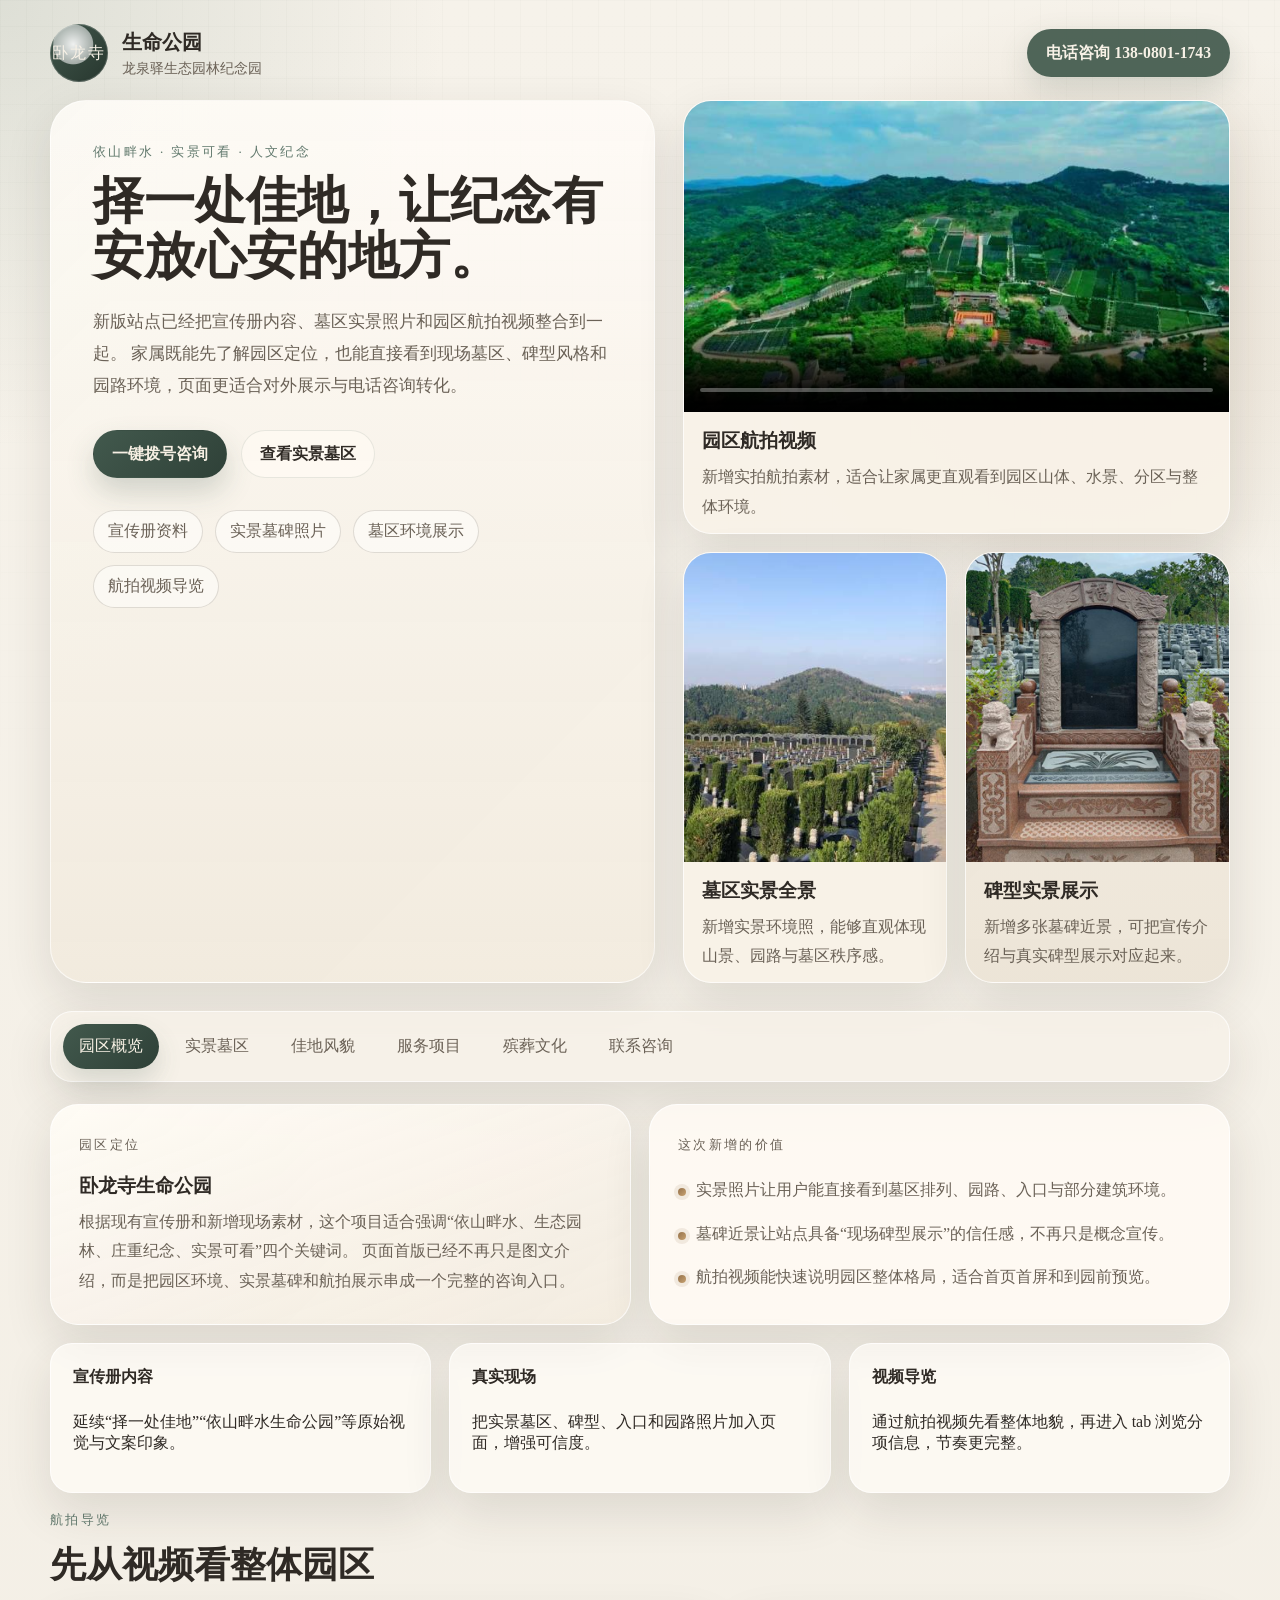
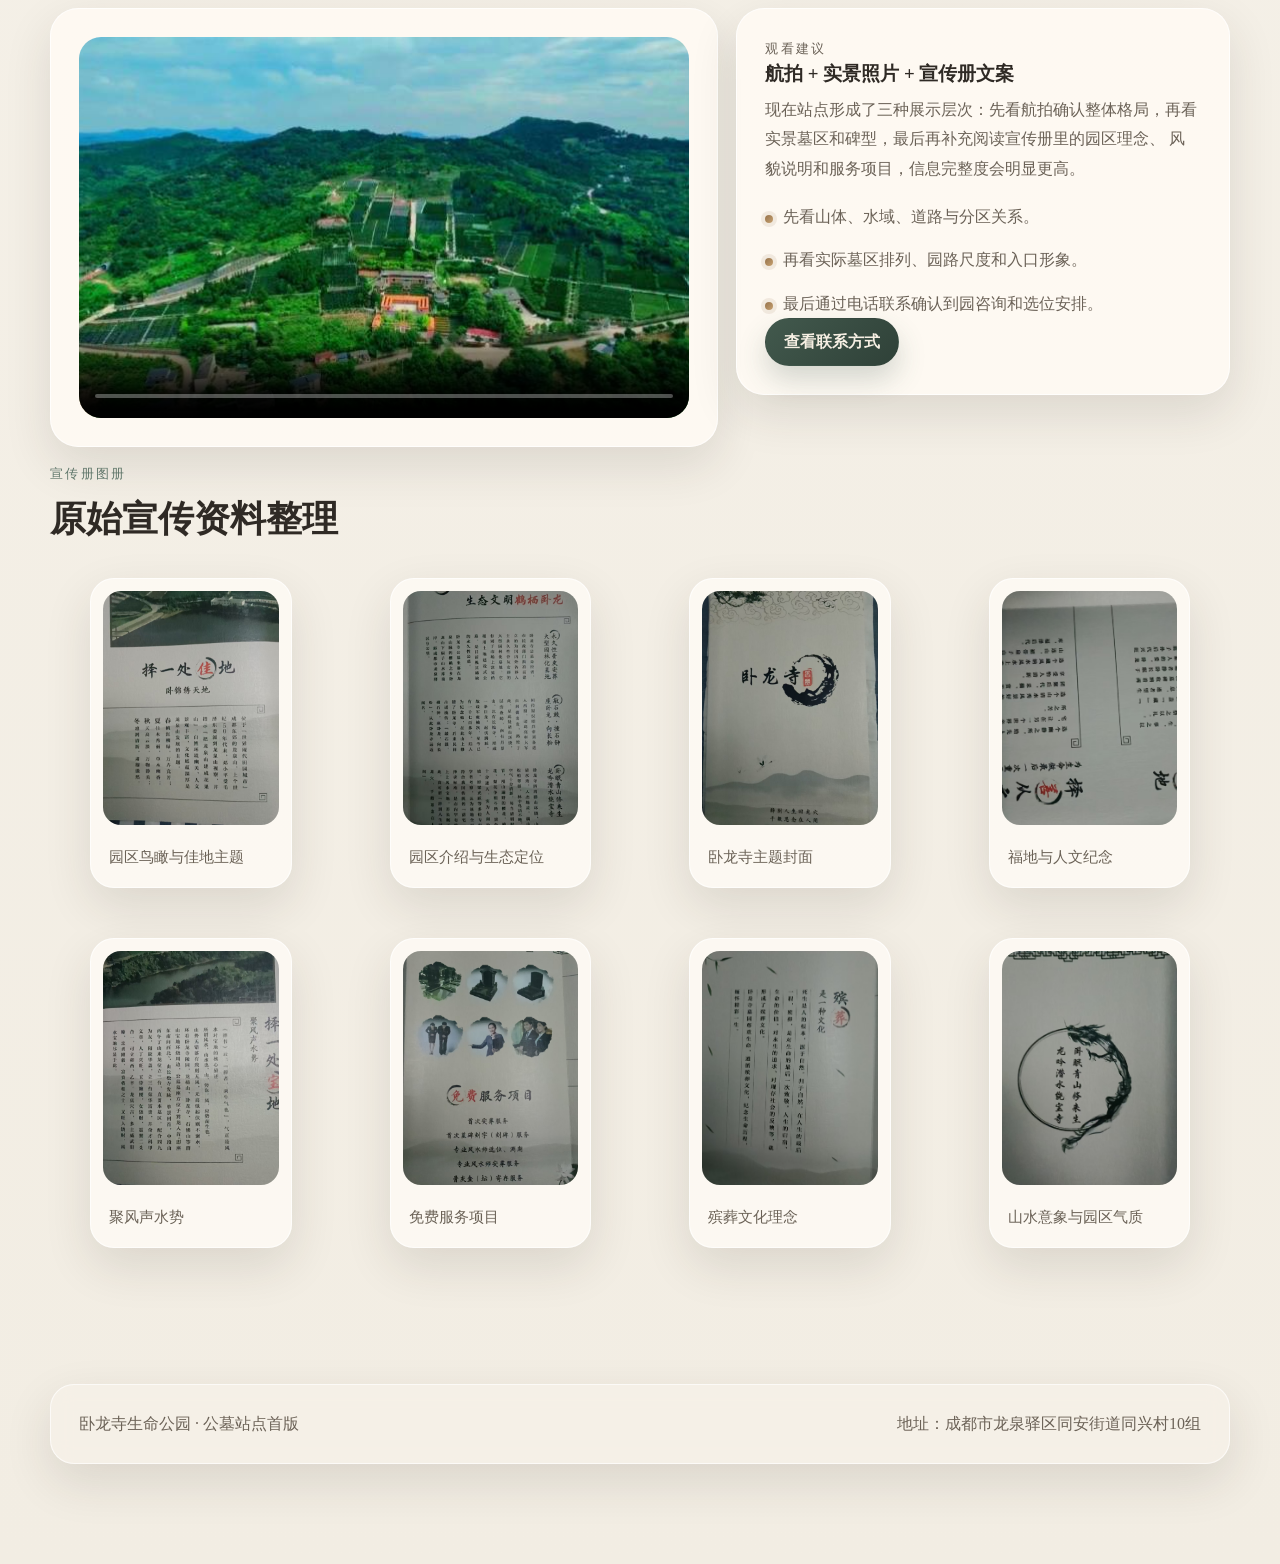
==== index.html @ 30f59509 "Initial cemetery site" ====
<!doctype html>
<html lang="zh-CN">
  <head>
    <meta charset="UTF-8" />
    <meta name="viewport" content="width=device-width, initial-scale=1.0" />
    <meta name="theme-color" content="#42594d" />
    <meta name="robots" content="index,follow" />
    <title>卧龙寺生命公园 | 龙泉驿生态园林纪念园</title>
    <meta
      name="description"
      content="卧龙寺生命公园静态站点，整合宣传册、实景墓区照片与航拍视频，展示园区环境、佳地风貌、服务项目、殡葬文化与联系方式。"
    />
    <meta property="og:type" content="website" />
    <meta property="og:locale" content="zh_CN" />
    <meta property="og:title" content="卧龙寺生命公园 | 龙泉驿生态园林纪念园" />
    <meta
      property="og:description"
      content="宣传册、实景墓区照片与航拍视频整合展示，便于家属在线了解园区环境、碑型风格与咨询方式。"
    />
    <meta property="og:image" content="sucai/gongmu1.jpg" />
    <meta name="twitter:card" content="summary_large_image" />
    <meta name="twitter:title" content="卧龙寺生命公园 | 龙泉驿生态园林纪念园" />
    <meta
      name="twitter:description"
      content="查看园区宣传册、实景墓区照片与航拍视频，支持一键拨号咨询。"
    />
    <meta name="twitter:image" content="sucai/gongmu1.jpg" />
    <link rel="icon" href="assets/favicon.svg" type="image/svg+xml" />
    <link rel="stylesheet" href="assets/css/styles.css" />
  </head>
  <body>
    <div class="page-backdrop" aria-hidden="true"></div>

    <header class="topbar">
      <a class="brand" href="#overview">
        <span class="brand-mark">卧龙寺</span>
        <span class="brand-copy">
          <strong>生命公园</strong>
          <small>龙泉驿生态园林纪念园</small>
        </span>
      </a>
      <a class="phone-pill" href="tel:13808011743">电话咨询 138-0801-1743</a>
    </header>

    <main class="shell">
      <section class="hero" id="overview">
        <div class="hero-copy">
          <p class="eyebrow">依山畔水 · 实景可看 · 人文纪念</p>
          <h1>择一处佳地，让纪念有安放心安的地方。</h1>
          <p class="lead">
            新版站点已经把宣传册内容、墓区实景照片和园区航拍视频整合到一起。
            家属既能先了解园区定位，也能直接看到现场墓区、碑型风格和园路环境，页面更适合对外展示与电话咨询转化。
          </p>

          <div class="hero-actions">
            <a class="btn btn-primary" href="tel:13808011743">一键拨号咨询</a>
            <a class="btn btn-secondary" href="#reality-panel">查看实景墓区</a>
          </div>

          <div class="fact-row" aria-label="园区亮点">
            <span>宣传册资料</span>
            <span>实景墓碑照片</span>
            <span>墓区环境展示</span>
            <span>航拍视频导览</span>
          </div>
        </div>

        <div class="hero-visual">
          <article class="hero-card hero-video-card hero-card-large">
            <div class="hero-video-frame">
              <video controls preload="metadata" playsinline poster="sucai/gongmu1.jpg">
                <source src="sucai/rds.mp4" type="video/mp4" />
                您的浏览器暂不支持视频播放。
              </video>
            </div>
            <div class="hero-card-copy">
              <strong>园区航拍视频</strong>
              <p>新增实拍航拍素材，适合让家属更直观看到园区山体、水景、分区与整体环境。</p>
            </div>
          </article>

          <article class="hero-card">
            <img src="sucai/gongmu2.jpg" alt="园区实景全景照片" />
            <div class="hero-card-copy">
              <strong>墓区实景全景</strong>
              <p>新增实景环境照，能够直观体现山景、园路与墓区秩序感。</p>
            </div>
          </article>

          <article class="hero-card accent-card">
            <img src="sucai/bei3.jpg" alt="园区实景墓碑照片" />
            <div class="hero-card-copy">
              <strong>碑型实景展示</strong>
              <p>新增多张墓碑近景，可把宣传介绍与真实碑型展示对应起来。</p>
            </div>
          </article>
        </div>
      </section>

      <nav class="tab-nav" aria-label="主要内容" role="tablist">
        <button class="tab-link is-active" data-tab="overview-panel" type="button">园区概览</button>
        <button class="tab-link" data-tab="reality-panel" type="button">实景墓区</button>
        <button class="tab-link" data-tab="fengshui-panel" type="button">佳地风貌</button>
        <button class="tab-link" data-tab="services-panel" type="button">服务项目</button>
        <button class="tab-link" data-tab="culture-panel" type="button">殡葬文化</button>
        <button class="tab-link" data-tab="contact-panel" type="button">联系咨询</button>
      </nav>

      <section class="tab-panel is-active" id="overview-panel" aria-label="园区概览">
        <div class="panel-grid">
          <article class="panel-card statement-card">
            <p class="card-kicker">园区定位</p>
            <h2>卧龙寺生命公园</h2>
            <p>
              根据现有宣传册和新增现场素材，这个项目适合强调“依山畔水、生态园林、庄重纪念、实景可看”四个关键词。
              页面首版已经不再只是图文介绍，而是把园区环境、实景墓碑和航拍展示串成一个完整的咨询入口。
            </p>
          </article>

          <article class="panel-card">
            <p class="card-kicker">这次新增的价值</p>
            <ul class="feature-list">
              <li>实景照片让用户能直接看到墓区排列、园路、入口与部分建筑环境。</li>
              <li>墓碑近景让站点具备“现场碑型展示”的信任感，不再只是概念宣传。</li>
              <li>航拍视频能快速说明园区整体格局，适合首页首屏和到园前预览。</li>
            </ul>
          </article>
        </div>

        <section class="highlight-strip">
          <article class="highlight-card">
            <strong>宣传册内容</strong>
            <p>延续“择一处佳地”“依山畔水生命公园”等原始视觉与文案印象。</p>
          </article>
          <article class="highlight-card">
            <strong>真实现场</strong>
            <p>把实景墓区、碑型、入口和园路照片加入页面，增强可信度。</p>
          </article>
          <article class="highlight-card">
            <strong>视频导览</strong>
            <p>通过航拍视频先看整体地貌，再进入 tab 浏览分项信息，节奏更完整。</p>
          </article>
        </section>

        <section class="media-stage" id="aerial-showcase">
          <div class="section-heading">
            <p class="card-kicker">航拍导览</p>
            <h2>先从视频看整体园区</h2>
          </div>

          <div class="media-stage-grid">
            <article class="panel-card video-showcase-card">
              <div class="video-shell">
                <video controls preload="metadata" playsinline poster="sucai/gongmu1.jpg">
                  <source src="sucai/rds.mp4" type="video/mp4" />
                  您的浏览器暂不支持视频播放。
                </video>
              </div>
            </article>

            <article class="panel-card media-copy-card">
              <p class="card-kicker">观看建议</p>
              <h3>航拍 + 实景照片 + 宣传册文案</h3>
              <p>
                现在站点形成了三种展示层次：先看航拍确认整体格局，再看实景墓区和碑型，最后再补充阅读宣传册里的园区理念、
                风貌说明和服务项目，信息完整度会明显更高。
              </p>
              <ul class="feature-list">
                <li>先看山体、水域、道路与分区关系。</li>
                <li>再看实际墓区排列、园路尺度和入口形象。</li>
                <li>最后通过电话联系确认到园咨询和选位安排。</li>
              </ul>
              <a class="btn btn-primary inline-cta" href="#contact-panel">查看联系方式</a>
            </article>
          </div>
        </section>

        <section class="brochure-section" id="gallery">
          <div class="section-heading">
            <p class="card-kicker">宣传册图册</p>
            <h2>原始宣传资料整理</h2>
          </div>

          <div class="brochure-grid">
            <figure class="brochure-card">
              <button
                class="gallery-trigger"
                data-image="1.jpg"
                data-caption="园区鸟瞰与“择一处佳地，卧锦绣天地”宣传页"
                type="button"
              >
                <img src="1.jpg" alt="园区鸟瞰宣传页" loading="lazy" />
              </button>
              <figcaption>园区鸟瞰与佳地主题</figcaption>
            </figure>

            <figure class="brochure-card">
              <button
                class="gallery-trigger"
                data-image="2.jpg"
                data-caption="依山畔水生命公园与园区介绍页"
                type="button"
              >
                <img src="2.jpg" alt="园区介绍宣传页" loading="lazy" />
              </button>
              <figcaption>园区介绍与生态定位</figcaption>
            </figure>

            <figure class="brochure-card">
              <button
                class="gallery-trigger"
                data-image="3.jpg"
                data-caption="卧龙寺封面宣传图"
                type="button"
              >
                <img src="3.jpg" alt="卧龙寺宣传封面" loading="lazy" />
              </button>
              <figcaption>卧龙寺主题封面</figcaption>
            </figure>

            <figure class="brochure-card">
              <button
                class="gallery-trigger"
                data-image="4.jpg"
                data-caption="择一处福地、择一个有缘人文陵园宣传页"
                type="button"
              >
                <img src="4.jpg" alt="福地宣传页" loading="lazy" />
              </button>
              <figcaption>福地与人文纪念</figcaption>
            </figure>

            <figure class="brochure-card">
              <button
                class="gallery-trigger"
                data-image="5.jpg"
                data-caption="聚风声水势、佳地风貌宣传页"
                type="button"
              >
                <img src="5.jpg" alt="风水佳地宣传页" loading="lazy" />
              </button>
              <figcaption>聚风声水势</figcaption>
            </figure>

            <figure class="brochure-card">
              <button
                class="gallery-trigger"
                data-image="6.jpg"
                data-caption="免费服务项目宣传页"
                type="button"
              >
                <img src="6.jpg" alt="免费服务项目宣传页" loading="lazy" />
              </button>
              <figcaption>免费服务项目</figcaption>
            </figure>

            <figure class="brochure-card">
              <button
                class="gallery-trigger"
                data-image="7.jpg"
                data-caption="殡葬是一种文化宣传页"
                type="button"
              >
                <img src="7.jpg" alt="殡葬文化宣传页" loading="lazy" />
              </button>
              <figcaption>殡葬文化理念</figcaption>
            </figure>

            <figure class="brochure-card">
              <button
                class="gallery-trigger"
                data-image="8.jpg"
                data-caption="卧眼青山、龙吟潜水主题宣传页"
                type="button"
              >
                <img src="8.jpg" alt="卧龙主题宣传页" loading="lazy" />
              </button>
              <figcaption>山水意象与园区气质</figcaption>
            </figure>
          </div>
        </section>
      </section>

      <section class="tab-panel" id="reality-panel" aria-label="实景墓区" hidden>
        <div class="section-heading">
          <p class="card-kicker">实景墓区</p>
          <h2>真实现场素材已整合进站点</h2>
        </div>

        <article class="panel-card reality-intro-card">
          <p>
            新增素材主要分为三类：墓碑近景、墓区环境照片和航拍视频。
            我把它们整理成“实景碑型”和“园区环境”两组，方便家属快速判断现场风格，也方便你后续继续补充价格、
            分区或墓型说明。
          </p>
        </article>

        <section class="gallery-section">
          <div class="section-heading">
            <p class="card-kicker">碑型展示</p>
            <h2>实景墓碑样式</h2>
          </div>

          <div class="stone-grid">
            <figure class="media-card stone-card">
              <button
                class="gallery-trigger"
                data-image="sucai/bei1.jpg"
                data-caption="实景墓碑照片：深色石材、顶部寿字装饰与双狮护栏"
                type="button"
              >
                <img src="sucai/bei1.jpg" alt="深色石材墓碑实景照片" loading="lazy" />
              </button>
              <figcaption>
                <strong>深色寿字款</strong>
                <p>庄重色调，顶部题字明显，整体观感稳重肃静。</p>
              </figcaption>
            </figure>

            <figure class="media-card stone-card">
              <button
                class="gallery-trigger"
                data-image="sucai/bei2.jpg"
                data-caption="实景墓碑照片：浅灰石材、双狮护栏与浮雕立柱"
                type="button"
              >
                <img src="sucai/bei2.jpg" alt="浅灰石材墓碑实景照片" loading="lazy" />
              </button>
              <figcaption>
                <strong>浅灰浮雕款</strong>
                <p>浅灰石材搭配浮雕细节，画面更清雅，适合做样式说明页首图。</p>
              </figcaption>
            </figure>

            <figure class="media-card stone-card">
              <button
                class="gallery-trigger"
                data-image="sucai/bei3.jpg"
                data-caption="实景墓碑照片：福字雕饰与暖色石材"
                type="button"
              >
                <img src="sucai/bei3.jpg" alt="福字墓碑实景照片" loading="lazy" />
              </button>
              <figcaption>
                <strong>福字暖石款</strong>
                <p>暖色石材与福字雕饰更有传统纪念意味，适合强调人文感。</p>
              </figcaption>
            </figure>

            <figure class="media-card stone-card">
              <button
                class="gallery-trigger"
                data-image="sucai/bei4.jpg"
                data-caption="实景墓碑照片：白麻石材与繁复雕花细节"
                type="button"
              >
                <img src="sucai/bei4.jpg" alt="白麻雕花墓碑实景照片" loading="lazy" />
              </button>
              <figcaption>
                <strong>白麻雕花款</strong>
                <p>纹理与雕花更丰富，适合在后续墓型介绍页中做高辨识度展示。</p>
              </figcaption>
            </figure>

            <figure class="media-card stone-card">
              <button
                class="gallery-trigger"
                data-image="sucai/bei5.jpg"
                data-caption="实景墓碑照片：拱顶造型与大面积石刻纹样"
                type="button"
              >
                <img src="sucai/bei5.jpg" alt="拱顶墓碑实景照片" loading="lazy" />
              </button>
              <figcaption>
                <strong>拱顶石刻款</strong>
                <p>造型更高挑，正面碑板面积大，方便后续配套文案说明。</p>
              </figcaption>
            </figure>

            <figure class="media-card stone-card">
              <button
                class="gallery-trigger"
                data-image="sucai/bei6.jpg"
                data-caption="实景格位区照片：整齐排列的壁葬或寄存格位"
                type="button"
              >
                <img src="sucai/bei6.jpg" alt="格位区实景照片" loading="lazy" />
              </button>
              <figcaption>
                <strong>格位寄存区</strong>
                <p>除了传统墓碑形式，也可把格位区作为服务补充内容单独展示。</p>
              </figcaption>
            </figure>
          </div>
        </section>

        <section class="gallery-section">
          <div class="section-heading">
            <p class="card-kicker">环境展示</p>
            <h2>园区道路、入口与景观实拍</h2>
          </div>

          <div class="scene-grid">
            <figure class="media-card scene-card scene-card-wide">
              <button
                class="gallery-trigger"
                data-image="sucai/gongmu1.jpg"
                data-caption="园区高空实景照片：山体与园区整体分布"
                type="button"
              >
                <img src="sucai/gongmu1.jpg" alt="园区高空实景照片" loading="lazy" />
              </button>
              <figcaption>
                <strong>高空总览</strong>
                <p>适合和航拍视频一起使用，帮助访客先建立整体格局印象。</p>
              </figcaption>
            </figure>

            <figure class="media-card scene-card">
              <button
                class="gallery-trigger"
                data-image="sucai/gongmu2.jpg"
                data-caption="园区山景与墓区全景照片"
                type="button"
              >
                <img src="sucai/gongmu2.jpg" alt="园区全景墓区照片" loading="lazy" />
              </button>
              <figcaption>
                <strong>山景墓区</strong>
                <p>展示山体、城市远景与墓区排列关系，空间感很强。</p>
              </figcaption>
            </figure>

            <figure class="media-card scene-card">
              <button
                class="gallery-trigger"
                data-image="sucai/gongmu3.jpg"
                data-caption="园区园路与墓区行道照片"
                type="button"
              >
                <img src="sucai/gongmu3.jpg" alt="墓区园路照片" loading="lazy" />
              </button>
              <figcaption>
                <strong>园路行列</strong>
                <p>适合放在“到园体验”或“环境秩序感”描述旁边。</p>
              </figcaption>
            </figure>

            <figure class="media-card scene-card">
              <button
                class="gallery-trigger"
                data-image="sucai/gongmu5.jpg"
                data-caption="园区绿化整齐排列的墓区景观照片"
                type="button"
              >
                <img src="sucai/gongmu5.jpg" alt="园区绿化墓区照片" loading="lazy" />
              </button>
              <figcaption>
                <strong>整齐绿化景观</strong>
                <p>绿植修整统一，画面辨识度高，能强化园林式纪念空间印象。</p>
              </figcaption>
            </figure>

            <figure class="media-card scene-card">
              <button
                class="gallery-trigger"
                data-image="sucai/gongmu6.jpg"
                data-caption="园区主路与围墙环境照片"
                type="button"
              >
                <img src="sucai/gongmu6.jpg" alt="园区主路照片" loading="lazy" />
              </button>
              <figcaption>
                <strong>主路环境</strong>
                <p>适合用来展示入园动线、道路尺度和现场维护情况。</p>
              </figcaption>
            </figure>

            <figure class="media-card scene-card">
              <button
                class="gallery-trigger"
                data-image="sucai/gongmu7.jpg"
                data-caption="园区建筑实景照片"
                type="button"
              >
                <img src="sucai/gongmu7.jpg" alt="园区建筑照片" loading="lazy" />
              </button>
              <figcaption>
                <strong>园区建筑</strong>
                <p>可以作为接待区、礼序空间或园区配套环境的补充说明素材。</p>
              </figcaption>
            </figure>

            <figure class="media-card scene-card">
              <button
                class="gallery-trigger"
                data-image="sucai/gongmu8.jpg"
                data-caption="园区入口牌坊实景照片"
                type="button"
              >
                <img src="sucai/gongmu8.jpg" alt="园区入口牌坊照片" loading="lazy" />
              </button>
              <figcaption>
                <strong>入口牌坊</strong>
                <p>很适合放在联系页和导航页，作为到园识别的视觉锚点。</p>
              </figcaption>
            </figure>
          </div>
        </section>
      </section>

      <section class="tab-panel" id="fengshui-panel" aria-label="佳地风貌" hidden>
        <div class="section-heading">
          <p class="card-kicker">佳地风貌</p>
          <h2>依山伴水，藏风聚气</h2>
        </div>

        <div class="panel-grid scenic-grid">
          <article class="panel-card scenic-copy">
            <p>
              宣传册中多次出现“择一处佳地”“聚风声水势”“依山畔水”等表述，而新增现场素材又把这组感受补得更真实：
              既能看到山体、远景和道路，也能看到墓区排列与园林绿化，让“佳地风貌”不再停留在抽象文案上。
            </p>
            <ul class="feature-list">
              <li>从高空和全景照片看，园区有明显的山体背景与开阔视野。</li>
              <li>从园路、入口和墓区照片看，现场氛围偏安静、整洁、秩序分明。</li>
              <li>宣传册中的山水意象与真实照片相互印证，适合作为核心卖点展示。</li>
            </ul>
          </article>

          <article class="panel-card scenic-image-card">
            <img src="sucai/gongmu2.jpg" alt="园区山景实拍照片" />
          </article>
        </div>

        <section class="quote-band">
          <blockquote>
            “择一处佳地”与“聚风声水势”仍然是站点最适合保留的主文案，而新增实景照片和视频正好帮助这些表达落到真实场景里。
          </blockquote>
        </section>

        <div class="point-grid">
          <article class="panel-card point-card">
            <h3>看整体格局</h3>
            <p>航拍与高空照片适合说明山、水、道路与分区关系，给家属更完整的第一印象。</p>
          </article>

          <article class="panel-card point-card">
            <h3>看现场氛围</h3>
            <p>园路、绿植、入口与建筑照片让“肃静、整洁、庄重”的氛围更具体。</p>
          </article>

          <article class="panel-card point-card">
            <h3>看纪念空间</h3>
            <p>碑型与墓区照片能把传统佳地观念和现代纪念空间体验连接起来。</p>
          </article>
        </div>
      </section>

      <section class="tab-panel" id="services-panel" aria-label="服务项目" hidden>
        <div class="section-heading">
          <p class="card-kicker">服务项目</p>
          <h2>免费服务项目整理</h2>
        </div>

        <div class="service-grid">
          <article class="service-card">
            <span class="service-index">01</span>
            <h3>首次安葬服务</h3>
            <p>协助家属完成首次安葬环节的现场接待与流程安排。</p>
          </article>

          <article class="service-card">
            <span class="service-index">02</span>
            <h3>首次墓碑刻字服务</h3>
            <p>宣传册明确提到可提供首次墓碑刻字或刻碑相关服务。</p>
          </article>

          <article class="service-card">
            <span class="service-index">03</span>
            <h3>专业风水师选位、测向</h3>
            <p>围绕选位和方向判断提供辅助咨询，适合来园前先电话沟通。</p>
          </article>

          <article class="service-card">
            <span class="service-index">04</span>
            <h3>专业风水师安葬服务</h3>
            <p>可结合礼序与安葬流程提供现场配合与服务说明。</p>
          </article>

          <article class="service-card">
            <span class="service-index">05</span>
            <h3>骨灰盒（坛）寄存服务</h3>
            <p>现在已经能和格位区实景照片形成对应展示，信息表达更完整。</p>
          </article>

          <article class="service-card">
            <span class="service-index">06</span>
            <h3>接送服务</h3>
            <p>宣传册说明可从就近公交站台至墓园提供接送协助。</p>
          </article>
        </div>

        <section class="process-card panel-card">
          <p class="card-kicker">咨询流程建议</p>
          <div class="process-steps">
            <span>电话联系</span>
            <span>预约到园</span>
            <span>现场看地</span>
            <span>选位咨询</span>
            <span>礼序服务</span>
          </div>
          <a class="btn btn-primary inline-cta" href="tel:13808011743">立即拨打 138-0801-1743</a>
        </section>

        <section class="service-visual-grid">
          <article class="panel-card visual-card">
            <img src="6.jpg" alt="免费服务项目宣传页" />
            <div class="visual-card-copy">
              <strong>宣传册服务说明</strong>
              <p>保留原始宣传页，方便和新增实景内容一起使用。</p>
            </div>
          </article>

          <article class="panel-card visual-card">
            <img src="sucai/gongmu8.jpg" alt="园区入口实景照片" />
            <div class="visual-card-copy">
              <strong>到园识别更直观</strong>
              <p>联系页和服务页都可以复用入口图，方便家属到园前确认环境。</p>
            </div>
          </article>
        </section>
      </section>

      <section class="tab-panel" id="culture-panel" aria-label="殡葬文化" hidden>
        <div class="section-heading">
          <p class="card-kicker">殡葬文化</p>
          <h2>纪念不止于告别</h2>
        </div>

        <div class="panel-grid culture-grid">
          <article class="panel-card culture-copy">
            <p>
              宣传册中的“殡葬是一种文化”表达的是对生命历程、家庭情感和纪念秩序的重视。
              在新版站点里，我把这层内容和实景素材放在一起呈现，让页面既有理念，也有真实环境承托。
            </p>
            <ul class="feature-list">
              <li>尊重生命历程，让纪念空间兼具安放和缅怀意义。</li>
              <li>延续孝思与亲情，让家属情感有更安稳的寄托方式。</li>
              <li>通过园林环境、碑型细节与礼序服务，增强纪念的仪式感。</li>
            </ul>
          </article>

          <article class="panel-card culture-image-stack">
            <img src="7.jpg" alt="殡葬是一种文化宣传页" />
            <img src="sucai/gongmu7.jpg" alt="园区建筑实景照片" />
          </article>
        </div>

        <section class="quote-grid">
          <article class="panel-card point-card">
            <h3>文化表达</h3>
            <p>保留宣传册中的书法、水墨和印章气质，让视觉风格更庄重耐看。</p>
          </article>

          <article class="panel-card point-card">
            <h3>现实承托</h3>
            <p>新增建筑、墓区与碑型实景之后，文化表达不会显得空泛，更容易建立信任。</p>
          </article>
        </section>
      </section>

      <section class="tab-panel" id="contact-panel" aria-label="联系咨询" hidden>
        <div class="section-heading">
          <p class="card-kicker">联系咨询</p>
          <h2>欢迎电话预约到园咨询</h2>
        </div>

        <div class="contact-layout">
          <article class="panel-card contact-card main-contact-card">
            <p class="card-kicker">电话咨询</p>
            <h3>138-0801-1743</h3>
            <p>移动端点击即可一键拨号，适合后续作为广告投放、搜索承接页或朋友圈落地页直接使用。</p>
            <a class="btn btn-primary" href="tel:13808011743">立即拨号</a>
          </article>

          <article class="panel-card contact-card">
            <p class="card-kicker">园区地址</p>
            <h3>成都市龙泉驿区同安街道同兴村10组</h3>
            <p>后续如果你补充地图定位、导航链接或公交路线，我可以继续把联系页做成完整的到园导航模块。</p>
          </article>
        </div>

        <section class="contact-preview-grid">
          <article class="panel-card visual-card">
            <img src="sucai/gongmu8.jpg" alt="园区入口牌坊实景照片" />
            <div class="visual-card-copy">
              <strong>入口牌坊实景</strong>
              <p>适合放在联系页中，帮助来园家属提前识别入口环境。</p>
            </div>
          </article>

          <article class="panel-card visual-card">
            <img src="sucai/gongmu3.jpg" alt="园区园路实景照片" />
            <div class="visual-card-copy">
              <strong>到园环境预览</strong>
              <p>园路、墓区和建筑实景已经能支撑一个完整的到园前预览体验。</p>
            </div>
          </article>
        </section>

        <article class="panel-card notice-card">
          <p class="card-kicker">站点说明</p>
          <p>
            当前版本已经从单纯宣传页升级成“宣传资料 + 实景照片 + 航拍视频”的展示站点。
            你后续如果补充墓型价格、园区分区、导航定位、企业资质或预约表单，我可以直接在这版上继续扩展。
          </p>
        </article>
      </section>
    </main>

    <footer class="site-footer">
      <p>卧龙寺生命公园 · 公墓站点首版</p>
      <p>地址：成都市龙泉驿区同安街道同兴村10组</p>
    </footer>

    <a class="mobile-dial" href="tel:13808011743">电话咨询 138-0801-1743</a>

    <dialog class="lightbox" aria-label="宣传图片预览">
      <form method="dialog" class="lightbox-close-row">
        <button class="lightbox-close" type="submit" aria-label="关闭预览">关闭</button>
      </form>
      <img class="lightbox-image" src="" alt="" />
      <p class="lightbox-caption"></p>
    </dialog>

    <script src="assets/js/main.js"></script>
  </body>
</html>
---- assets/css/styles.css ----
:root {
  --bg: #f2ede3;
  --bg-strong: #e7ddcf;
  --card: rgba(255, 251, 245, 0.84);
  --card-strong: rgba(248, 242, 232, 0.96);
  --text: #2f2a25;
  --muted: #6b6257;
  --line: rgba(92, 79, 62, 0.18);
  --line-strong: rgba(92, 79, 62, 0.32);
  --green: #42594d;
  --green-soft: #61796d;
  --gold: #95724b;
  --gold-soft: #c7a170;
  --shadow: 0 18px 48px rgba(47, 42, 37, 0.12);
  --radius: 28px;
  --radius-sm: 18px;
  --shell-width: min(1180px, calc(100vw - 32px));
}

*,
*::before,
*::after {
  box-sizing: border-box;
}

html {
  scroll-behavior: smooth;
}

body {
  margin: 0;
  color: var(--text);
  background:
    radial-gradient(circle at top left, rgba(110, 136, 122, 0.18), transparent 28rem),
    radial-gradient(circle at 85% 10%, rgba(149, 114, 75, 0.18), transparent 20rem),
    linear-gradient(180deg, #f6f2ea 0%, var(--bg) 100%);
  font-family: "Noto Serif SC", "Source Han Serif SC", "Songti SC", "STSong", serif;
}

img {
  display: block;
  max-width: 100%;
}

button,
a {
  -webkit-tap-highlight-color: transparent;
}

.page-backdrop {
  position: fixed;
  inset: 0;
  pointer-events: none;
  background-image:
    linear-gradient(rgba(66, 89, 77, 0.04) 1px, transparent 1px),
    linear-gradient(90deg, rgba(66, 89, 77, 0.04) 1px, transparent 1px);
  background-size: 26px 26px;
  mask-image: linear-gradient(180deg, rgba(0, 0, 0, 0.5), transparent 92%);
}

.topbar,
.shell,
.site-footer,
.mobile-dial {
  position: relative;
  z-index: 1;
}

.topbar {
  width: var(--shell-width);
  margin: 0 auto;
  padding: 24px 0 18px;
  display: flex;
  align-items: center;
  justify-content: space-between;
  gap: 16px;
}

.brand {
  color: inherit;
  text-decoration: none;
  display: inline-flex;
  align-items: center;
  gap: 14px;
}

.brand-mark {
  width: 58px;
  height: 58px;
  border-radius: 50%;
  display: grid;
  place-items: center;
  background:
    radial-gradient(circle at 40% 35%, rgba(255, 255, 255, 0.92), rgba(255, 255, 255, 0.55) 38%, transparent 40%),
    linear-gradient(135deg, var(--green) 0%, #27362e 100%);
  color: #f7f1e6;
  font-size: 1rem;
  letter-spacing: 0.14em;
  box-shadow: inset 0 0 0 1px rgba(255, 255, 255, 0.18);
}

.brand-copy {
  display: flex;
  flex-direction: column;
  gap: 3px;
}

.brand-copy strong {
  font-size: 1.28rem;
  font-weight: 700;
}

.brand-copy small {
  color: var(--muted);
  font-size: 0.88rem;
}

.phone-pill,
.btn,
.tab-link,
.gallery-trigger,
.lightbox-close {
  transition:
    transform 180ms ease,
    box-shadow 180ms ease,
    background-color 180ms ease,
    border-color 180ms ease,
    color 180ms ease;
}

.phone-pill,
.btn {
  display: inline-flex;
  align-items: center;
  justify-content: center;
  min-height: 48px;
  padding: 0 18px;
  border-radius: 999px;
  border: 1px solid transparent;
  text-decoration: none;
  font-size: 0.98rem;
  font-weight: 600;
}

.phone-pill:hover,
.btn:hover,
.tab-link:hover,
.gallery-trigger:hover,
.lightbox-close:hover {
  transform: translateY(-1px);
}

.phone-pill {
  background: rgba(66, 89, 77, 0.92);
  color: #f7f1e6;
  box-shadow: 0 12px 30px rgba(66, 89, 77, 0.18);
}

.shell {
  width: var(--shell-width);
  margin: 0 auto;
  padding-bottom: 120px;
}

.not-found-shell {
  min-height: calc(100vh - 40px);
  display: grid;
  place-items: center;
  padding-top: 24px;
}

.hero,
.tab-nav,
.tab-panel,
.site-footer {
  animation: rise 620ms ease both;
}

.hero {
  display: grid;
  grid-template-columns: 1.05fr 0.95fr;
  gap: 28px;
  align-items: stretch;
  margin-bottom: 28px;
}

.hero-copy,
.hero-visual,
.panel-card,
.highlight-card,
.service-card,
.brochure-card,
.media-card,
.visual-card,
.tab-nav,
.site-footer {
  backdrop-filter: blur(10px);
}

.hero-copy {
  padding: 42px;
  border-radius: calc(var(--radius) + 8px);
  background:
    linear-gradient(180deg, rgba(255, 252, 247, 0.92), rgba(242, 234, 221, 0.88)),
    linear-gradient(135deg, rgba(66, 89, 77, 0.08), transparent);
  border: 1px solid rgba(255, 255, 255, 0.62);
  box-shadow: var(--shadow);
}

.eyebrow,
.card-kicker {
  margin: 0 0 12px;
  color: var(--green-soft);
  letter-spacing: 0.18em;
  text-transform: uppercase;
  font-size: 0.82rem;
}

.hero h1 {
  margin: 0;
  font-size: clamp(2.4rem, 4vw, 4.6rem);
  line-height: 1.08;
}

.lead {
  margin: 22px 0 0;
  max-width: 34rem;
  color: var(--muted);
  font-size: 1.06rem;
  line-height: 1.9;
}

.hero-actions {
  display: flex;
  flex-wrap: wrap;
  gap: 14px;
  margin-top: 28px;
}

.btn-primary {
  background: linear-gradient(135deg, var(--green) 0%, #2f4138 100%);
  color: #f6efe3;
  box-shadow: 0 14px 28px rgba(66, 89, 77, 0.22);
}

.btn-secondary {
  background: rgba(255, 250, 243, 0.8);
  color: var(--text);
  border-color: rgba(66, 89, 77, 0.12);
}

.fact-row {
  margin-top: 32px;
  display: flex;
  flex-wrap: wrap;
  gap: 12px;
}

.fact-row span,
.process-steps span {
  border-radius: 999px;
  padding: 10px 14px;
  border: 1px solid var(--line);
  background: rgba(255, 255, 255, 0.48);
  color: var(--muted);
}

.hero-visual {
  display: grid;
  gap: 18px;
  grid-template-columns: 1fr 1fr;
  align-content: stretch;
}

.hero-card {
  min-height: 220px;
  background: var(--card-strong);
  border-radius: var(--radius);
  overflow: hidden;
  border: 1px solid rgba(255, 255, 255, 0.7);
  box-shadow: var(--shadow);
}

.hero-card-large {
  grid-column: span 2;
  min-height: 320px;
}

.hero-video-card {
  min-height: 420px;
}

.hero-video-frame {
  height: 72%;
  background: #171614;
}

.hero-video-frame video {
  width: 100%;
  height: 100%;
  display: block;
  object-fit: cover;
}

.hero-card img {
  width: 100%;
  height: 72%;
  object-fit: cover;
}

.hero-card-copy {
  padding: 16px 18px 18px;
}

.hero-card-copy strong,
.service-card h3,
.panel-card h2,
.panel-card h3 {
  display: block;
  font-size: 1.18rem;
  margin-bottom: 8px;
}

.hero-card-copy p,
.panel-card p,
.service-card p,
.site-footer p,
.brochure-card figcaption {
  margin: 0;
  color: var(--muted);
  line-height: 1.85;
}

.accent-card {
  background:
    linear-gradient(180deg, rgba(248, 242, 232, 0.96), rgba(236, 228, 214, 0.98)),
    linear-gradient(135deg, rgba(149, 114, 75, 0.16), transparent);
}

.tab-nav {
  position: sticky;
  top: 12px;
  margin: 0 0 22px;
  display: flex;
  flex-wrap: wrap;
  gap: 10px;
  padding: 12px;
  border-radius: 22px;
  background: rgba(247, 241, 232, 0.78);
  border: 1px solid rgba(255, 255, 255, 0.68);
  box-shadow: var(--shadow);
}

.tab-link {
  border: 0;
  background: transparent;
  color: var(--muted);
  padding: 12px 16px;
  border-radius: 999px;
  font: inherit;
  cursor: pointer;
}

.tab-link.is-active {
  color: #f7f0e4;
  background: linear-gradient(135deg, var(--green) 0%, #2e4037 100%);
  box-shadow: 0 12px 24px rgba(66, 89, 77, 0.18);
}

.tab-panel {
  display: none;
  animation: fadeIn 220ms ease both;
}

.tab-panel.is-active {
  display: block;
}

.panel-grid,
.contact-layout,
.quote-grid,
.point-grid {
  display: grid;
  gap: 18px;
}

.panel-grid {
  grid-template-columns: repeat(2, minmax(0, 1fr));
}

.panel-card {
  padding: 28px;
  background: var(--card);
  border-radius: var(--radius);
  border: 1px solid rgba(255, 255, 255, 0.72);
  box-shadow: var(--shadow);
}

.statement-card {
  background:
    linear-gradient(160deg, rgba(255, 252, 247, 0.96), rgba(243, 235, 223, 0.88)),
    linear-gradient(135deg, rgba(149, 114, 75, 0.14), transparent);
}

.feature-list {
  margin: 18px 0 0;
  padding: 0;
  list-style: none;
  display: grid;
  gap: 14px;
}

.feature-list li {
  position: relative;
  padding-left: 18px;
  color: var(--muted);
  line-height: 1.85;
}

.feature-list li::before {
  content: "";
  position: absolute;
  left: 0;
  top: 0.82em;
  width: 8px;
  height: 8px;
  border-radius: 50%;
  background: linear-gradient(135deg, var(--gold) 0%, var(--gold-soft) 100%);
  box-shadow: 0 0 0 4px rgba(149, 114, 75, 0.12);
}

.highlight-strip {
  display: grid;
  grid-template-columns: repeat(3, minmax(0, 1fr));
  gap: 18px;
  margin: 18px 0 0;
}

.highlight-card {
  padding: 22px;
  border-radius: 22px;
  background: rgba(255, 252, 247, 0.72);
  border: 1px solid rgba(255, 255, 255, 0.72);
  box-shadow: var(--shadow);
}

.highlight-card strong {
  display: inline-block;
  margin-bottom: 8px;
  font-size: 1.02rem;
}

.brochure-section,
.media-stage,
.gallery-section,
.quote-band,
.process-card,
.notice-card {
  margin-top: 18px;
}

.section-heading {
  margin-bottom: 18px;
}

.section-heading h2 {
  margin: 0;
  font-size: clamp(1.9rem, 2.8vw, 3rem);
}

.brochure-grid,
.service-grid {
  display: grid;
  gap: 18px;
}

.brochure-grid {
  grid-template-columns: repeat(4, minmax(0, 1fr));
}

.brochure-card {
  padding: 12px;
  border-radius: 24px;
  background: rgba(255, 252, 247, 0.72);
  border: 1px solid rgba(255, 255, 255, 0.72);
  box-shadow: var(--shadow);
}

.gallery-trigger {
  width: 100%;
  padding: 0;
  border: 0;
  background: transparent;
  cursor: pointer;
  border-radius: 18px;
  overflow: hidden;
}

.gallery-trigger img {
  width: 100%;
  aspect-ratio: 3 / 4;
  object-fit: cover;
}

.brochure-card figcaption {
  padding: 14px 6px 4px;
  font-size: 0.95rem;
}

.media-stage-grid,
.stone-grid,
.scene-grid,
.service-visual-grid,
.contact-preview-grid {
  display: grid;
  gap: 18px;
}

.media-stage-grid {
  grid-template-columns: minmax(0, 1.15fr) minmax(320px, 0.85fr);
  align-items: start;
}

.video-showcase-card,
.visual-card {
  overflow: hidden;
}

.video-shell {
  overflow: hidden;
  border-radius: 22px;
  background: #171614;
}

.video-shell video {
  width: 100%;
  display: block;
  aspect-ratio: 16 / 10;
  object-fit: cover;
}

.media-copy-card h3 {
  margin-top: 0;
}

.reality-intro-card {
  margin-bottom: 18px;
}

.stone-grid {
  grid-template-columns: repeat(3, minmax(0, 1fr));
}

.scene-grid {
  grid-template-columns: repeat(3, minmax(0, 1fr));
}

.scene-card-wide {
  grid-column: span 2;
}

.media-card {
  padding: 12px;
  border-radius: 24px;
  background: rgba(255, 252, 247, 0.72);
  border: 1px solid rgba(255, 255, 255, 0.72);
  box-shadow: var(--shadow);
}

.media-card figcaption,
.visual-card-copy {
  padding: 14px 8px 6px;
}

.media-card figcaption strong,
.visual-card-copy strong {
  display: block;
  margin-bottom: 8px;
  font-size: 1.08rem;
}

.media-card figcaption p,
.visual-card-copy p {
  margin: 0;
  color: var(--muted);
  line-height: 1.8;
}

.stone-card .gallery-trigger img {
  aspect-ratio: 4 / 5;
  object-fit: cover;
}

.scene-card .gallery-trigger img {
  aspect-ratio: 4 / 3;
  object-fit: cover;
}

.service-visual-grid,
.contact-preview-grid {
  grid-template-columns: repeat(2, minmax(0, 1fr));
  margin-top: 18px;
}

.visual-card img {
  width: 100%;
  aspect-ratio: 16 / 10;
  border-radius: 20px;
  object-fit: cover;
}

.scenic-grid {
  align-items: start;
}

.scenic-image-card img,
.culture-image-stack img {
  width: 100%;
  border-radius: 20px;
}

.culture-image-stack {
  display: grid;
  gap: 14px;
}

.quote-band blockquote {
  margin: 0;
  padding: 28px 32px;
  border-radius: 28px;
  background:
    linear-gradient(135deg, rgba(66, 89, 77, 0.95), #26342d),
    linear-gradient(135deg, rgba(255, 255, 255, 0.08), transparent);
  color: #f7f0e4;
  box-shadow: var(--shadow);
  font-size: 1.08rem;
  line-height: 1.9;
}

.point-grid {
  margin-top: 18px;
  grid-template-columns: repeat(3, minmax(0, 1fr));
}

.point-card h3 {
  margin-top: 0;
}

.service-grid {
  grid-template-columns: repeat(3, minmax(0, 1fr));
}

.service-card {
  position: relative;
  padding: 28px 24px 24px;
  border-radius: 26px;
  background:
    linear-gradient(180deg, rgba(255, 252, 247, 0.92), rgba(241, 233, 220, 0.86)),
    linear-gradient(135deg, rgba(149, 114, 75, 0.12), transparent);
  border: 1px solid rgba(255, 255, 255, 0.72);
  box-shadow: var(--shadow);
}

.service-index {
  display: inline-flex;
  width: 42px;
  height: 42px;
  border-radius: 14px;
  align-items: center;
  justify-content: center;
  margin-bottom: 16px;
  background: rgba(66, 89, 77, 0.1);
  color: var(--green);
  font-weight: 700;
}

.process-card {
  padding-top: 24px;
}

.process-steps {
  display: flex;
  flex-wrap: wrap;
  gap: 12px;
  margin: 18px 0 24px;
}

.inline-cta {
  width: fit-content;
}

.culture-grid,
.contact-layout {
  grid-template-columns: repeat(2, minmax(0, 1fr));
}

.main-contact-card {
  background:
    linear-gradient(155deg, rgba(255, 252, 247, 0.96), rgba(239, 231, 218, 0.88)),
    linear-gradient(135deg, rgba(66, 89, 77, 0.1), transparent);
}

.contact-card h3 {
  margin-top: 0;
  font-size: clamp(1.5rem, 2vw, 2rem);
}

.notice-card {
  max-width: 900px;
}

.not-found-card {
  max-width: 760px;
  text-align: center;
}

.not-found-card h1 {
  margin: 0 0 16px;
  font-size: clamp(2rem, 5vw, 3.8rem);
  line-height: 1.08;
}

.site-footer {
  width: var(--shell-width);
  margin: 0 auto 100px;
  padding: 24px 28px;
  display: flex;
  justify-content: space-between;
  gap: 20px;
  border-radius: 24px;
  background: rgba(247, 241, 232, 0.78);
  border: 1px solid rgba(255, 255, 255, 0.68);
  box-shadow: var(--shadow);
}

.mobile-dial {
  position: fixed;
  left: 16px;
  right: 16px;
  bottom: 16px;
  display: none;
  min-height: 56px;
  padding: 0 18px;
  align-items: center;
  justify-content: center;
  border-radius: 18px;
  background: linear-gradient(135deg, var(--green) 0%, #2f4138 100%);
  color: #f7f0e4;
  text-decoration: none;
  font-weight: 700;
  box-shadow: 0 18px 36px rgba(66, 89, 77, 0.28);
}

.lightbox {
  width: min(720px, calc(100vw - 24px));
  padding: 18px;
  border: 0;
  border-radius: 28px;
  background: rgba(249, 244, 236, 0.96);
  box-shadow: 0 28px 80px rgba(26, 22, 18, 0.3);
}

.lightbox::backdrop {
  background: rgba(18, 17, 15, 0.62);
}

.lightbox-close-row {
  display: flex;
  justify-content: flex-end;
}

.lightbox-close {
  border: 1px solid var(--line);
  background: rgba(255, 255, 255, 0.66);
  color: var(--text);
  min-height: 40px;
  padding: 0 14px;
  border-radius: 999px;
  cursor: pointer;
}

.lightbox-image {
  width: 100%;
  border-radius: 20px;
  margin-top: 8px;
}

.lightbox-caption {
  margin: 14px 0 0;
  color: var(--muted);
}

@keyframes rise {
  from {
    opacity: 0;
    transform: translateY(16px);
  }

  to {
    opacity: 1;
    transform: translateY(0);
  }
}

@keyframes fadeIn {
  from {
    opacity: 0;
  }

  to {
    opacity: 1;
  }
}

@media (max-width: 1080px) {
  .hero,
  .panel-grid,
  .media-stage-grid,
  .stone-grid,
  .scene-grid,
  .culture-grid,
  .contact-layout,
  .service-visual-grid,
  .contact-preview-grid,
  .highlight-strip,
  .point-grid,
  .service-grid,
  .brochure-grid {
    grid-template-columns: repeat(2, minmax(0, 1fr));
  }
}

@media (max-width: 800px) {
  .topbar {
    padding-top: 18px;
  }

  .phone-pill {
    display: none;
  }

  .hero-copy {
    padding: 30px 24px;
  }

  .hero h1 {
    font-size: clamp(2.2rem, 10vw, 3rem);
  }

  .hero,
  .hero-visual,
  .panel-grid,
  .media-stage-grid,
  .stone-grid,
  .scene-grid,
  .culture-grid,
  .contact-layout,
  .service-visual-grid,
  .contact-preview-grid,
  .highlight-strip,
  .point-grid,
  .service-grid,
  .brochure-grid,
  .site-footer {
    grid-template-columns: 1fr;
    flex-direction: column;
  }

  .hero-card-large {
    grid-column: span 1;
  }

  .scene-card-wide {
    grid-column: span 1;
  }

  .tab-nav {
    top: 8px;
    overflow-x: auto;
    flex-wrap: nowrap;
    padding-bottom: 14px;
  }

  .tab-link {
    white-space: nowrap;
  }

  .site-footer {
    margin-bottom: 88px;
  }

  .mobile-dial {
    display: inline-flex;
  }
}

@media (prefers-reduced-motion: reduce) {
  *,
  *::before,
  *::after {
    scroll-behavior: auto !important;
    animation: none !important;
    transition: none !important;
  }
}
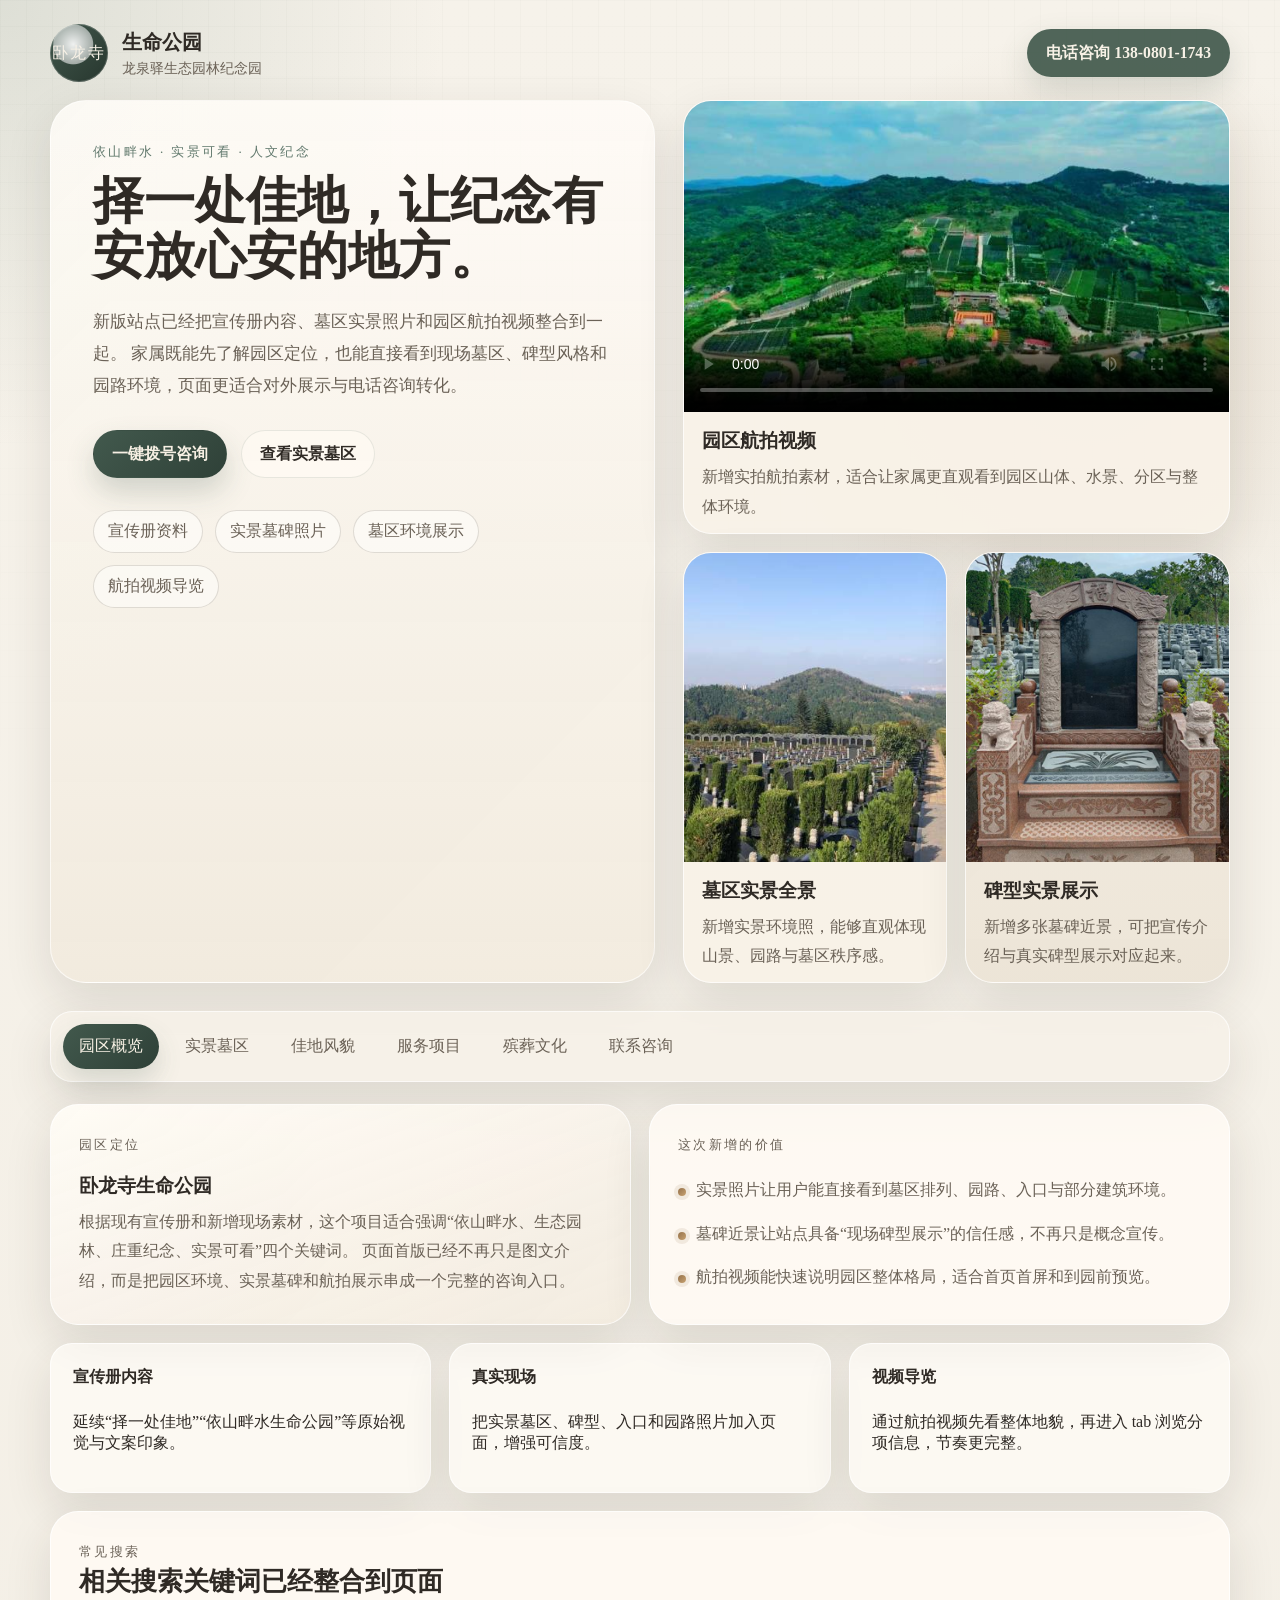
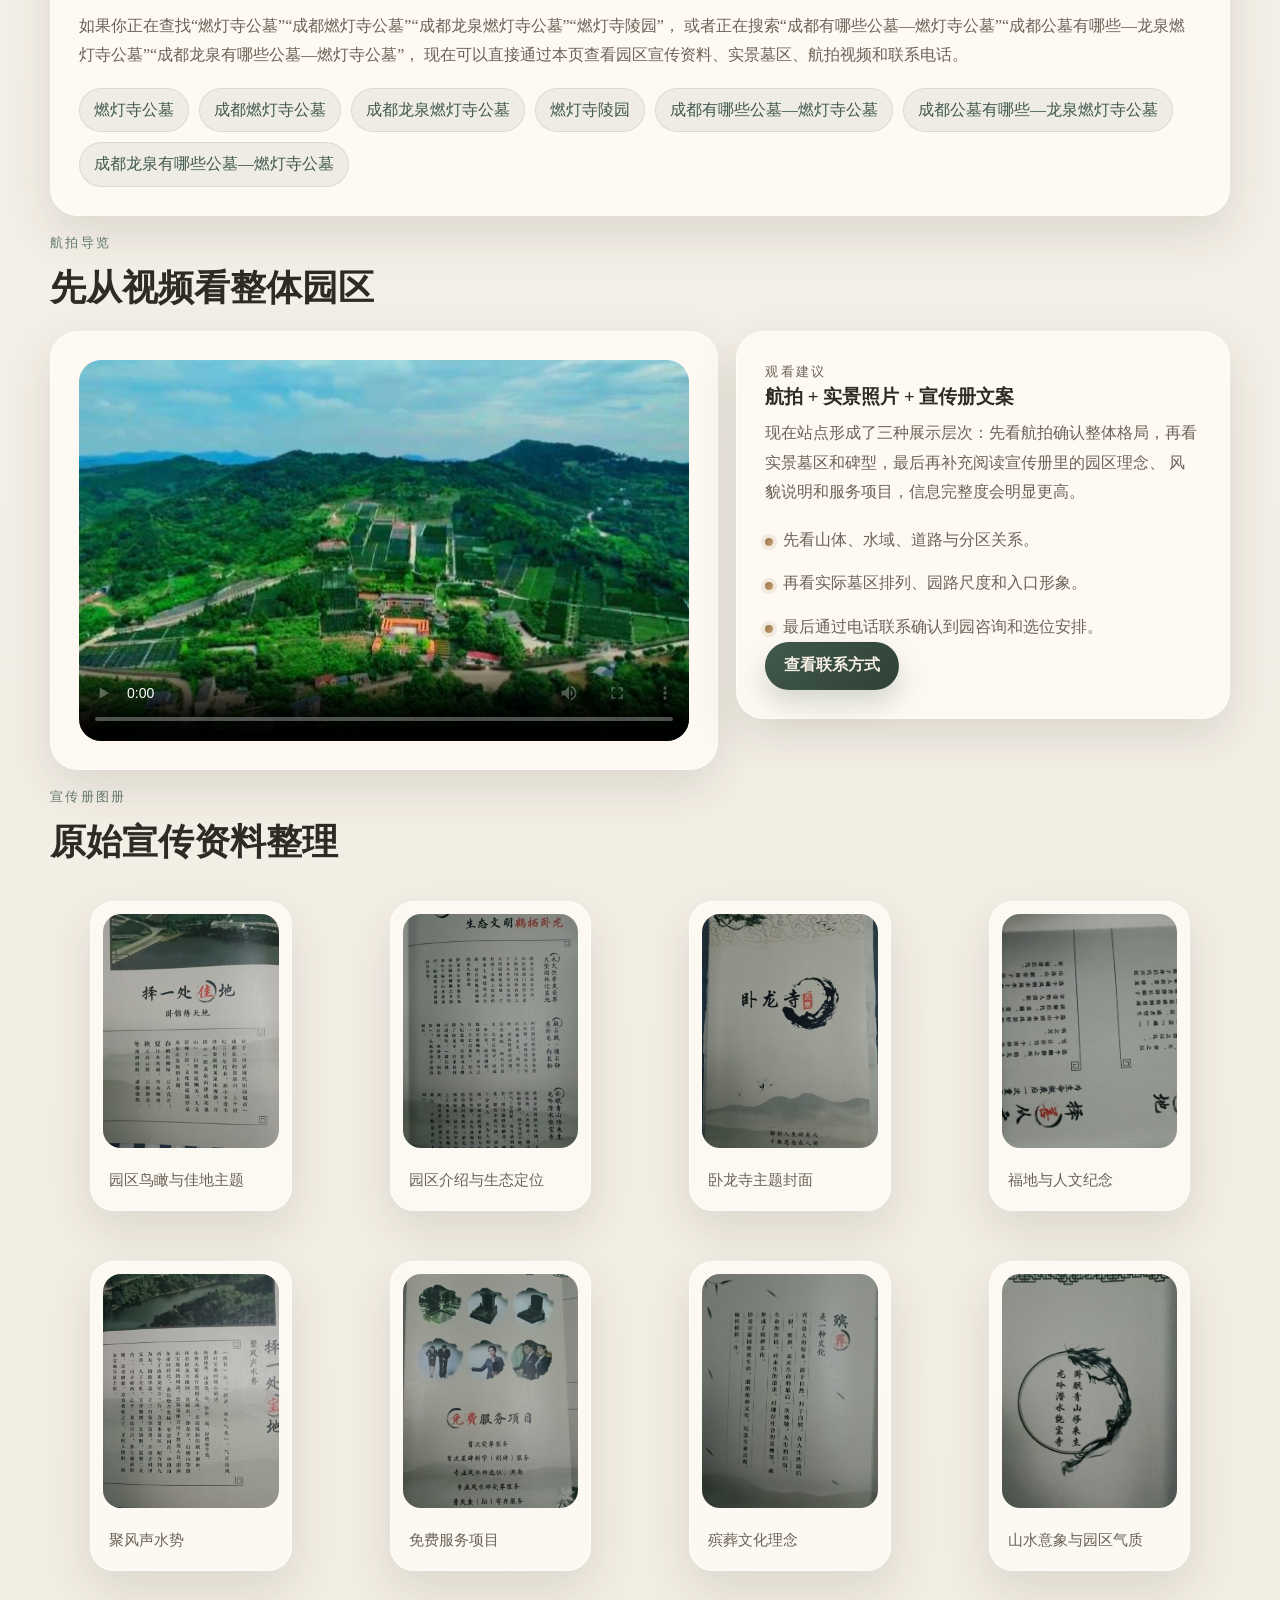
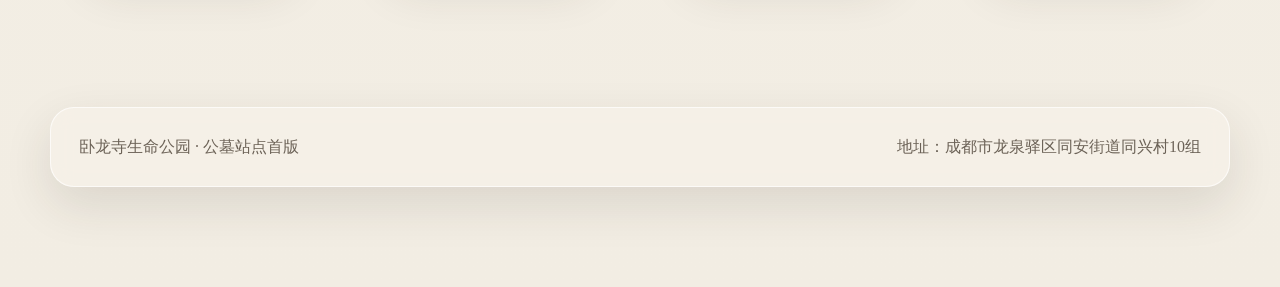
==== commit f3f571a3: "Add target search keywords" ====
--- a/index.html
+++ b/index.html
@@ -5,24 +5,28 @@
     <meta name="viewport" content="width=device-width, initial-scale=1.0" />
     <meta name="theme-color" content="#42594d" />
     <meta name="robots" content="index,follow" />
-    <title>卧龙寺生命公园 | 龙泉驿生态园林纪念园</title>
+    <title>燃灯寺公墓 | 成都燃灯寺公墓 | 成都龙泉燃灯寺公墓 | 卧龙寺生命公园</title>
     <meta
       name="description"
-      content="卧龙寺生命公园静态站点，整合宣传册、实景墓区照片与航拍视频，展示园区环境、佳地风貌、服务项目、殡葬文化与联系方式。"
+      content="燃灯寺公墓、成都燃灯寺公墓、成都龙泉燃灯寺公墓相关展示页，整合宣传册、实景墓区照片与航拍视频，展示园区环境、佳地风貌、服务项目、殡葬文化与联系方式。"
+    />
+    <meta
+      name="keywords"
+      content="燃灯寺公墓,成都燃灯寺公墓,成都龙泉燃灯寺公墓,燃灯寺陵园,成都有哪些公墓—燃灯寺公墓,成都公墓有哪些—龙泉燃灯寺公墓,成都龙泉有哪些公墓—燃灯寺公墓"
     />
     <meta property="og:type" content="website" />
     <meta property="og:locale" content="zh_CN" />
-    <meta property="og:title" content="卧龙寺生命公园 | 龙泉驿生态园林纪念园" />
+    <meta property="og:title" content="燃灯寺公墓 | 成都燃灯寺公墓 | 成都龙泉燃灯寺公墓" />
     <meta
       property="og:description"
-      content="宣传册、实景墓区照片与航拍视频整合展示，便于家属在线了解园区环境、碑型风格与咨询方式。"
+      content="整合宣传册、实景墓区照片与航拍视频，便于在线了解燃灯寺公墓、成都燃灯寺公墓、成都龙泉燃灯寺公墓相关环境与咨询方式。"
     />
     <meta property="og:image" content="sucai/gongmu1.jpg" />
     <meta name="twitter:card" content="summary_large_image" />
-    <meta name="twitter:title" content="卧龙寺生命公园 | 龙泉驿生态园林纪念园" />
+    <meta name="twitter:title" content="燃灯寺公墓 | 成都燃灯寺公墓 | 成都龙泉燃灯寺公墓" />
     <meta
       name="twitter:description"
-      content="查看园区宣传册、实景墓区照片与航拍视频，支持一键拨号咨询。"
+      content="查看燃灯寺公墓相关宣传册、实景墓区照片与航拍视频，支持一键拨号咨询。"
     />
     <meta name="twitter:image" content="sucai/gongmu1.jpg" />
     <link rel="icon" href="assets/favicon.svg" type="image/svg+xml" />
@@ -140,6 +144,25 @@
             <strong>视频导览</strong>
             <p>通过航拍视频先看整体地貌，再进入 tab 浏览分项信息，节奏更完整。</p>
           </article>
+        </section>
+
+        <section class="panel-card keyword-band">
+          <p class="card-kicker">常见搜索</p>
+          <h3>相关搜索关键词已经整合到页面</h3>
+          <p>
+            如果你正在查找“燃灯寺公墓”“成都燃灯寺公墓”“成都龙泉燃灯寺公墓”“燃灯寺陵园”，
+            或者正在搜索“成都有哪些公墓—燃灯寺公墓”“成都公墓有哪些—龙泉燃灯寺公墓”“成都龙泉有哪些公墓—燃灯寺公墓”，
+            现在可以直接通过本页查看园区宣传资料、实景墓区、航拍视频和联系电话。
+          </p>
+          <div class="keyword-chips" aria-label="搜索关键词">
+            <span>燃灯寺公墓</span>
+            <span>成都燃灯寺公墓</span>
+            <span>成都龙泉燃灯寺公墓</span>
+            <span>燃灯寺陵园</span>
+            <span>成都有哪些公墓—燃灯寺公墓</span>
+            <span>成都公墓有哪些—龙泉燃灯寺公墓</span>
+            <span>成都龙泉有哪些公墓—燃灯寺公墓</span>
+          </div>
         </section>
 
         <section class="media-stage" id="aerial-showcase">
@@ -716,6 +739,14 @@
             你后续如果补充墓型价格、园区分区、导航定位、企业资质或预约表单，我可以直接在这版上继续扩展。
           </p>
         </article>
+
+        <article class="panel-card keyword-band">
+          <p class="card-kicker">搜索覆盖</p>
+          <p>
+            当前页已加入这些常见检索词：燃灯寺公墓、成都燃灯寺公墓、成都龙泉燃灯寺公墓、燃灯寺陵园、
+            成都有哪些公墓—燃灯寺公墓、成都公墓有哪些—龙泉燃灯寺公墓、成都龙泉有哪些公墓—燃灯寺公墓。
+          </p>
+        </article>
       </section>
     </main>
 
--- a/assets/css/styles.css
+++ b/assets/css/styles.css
@@ -459,6 +459,31 @@
   margin-top: 18px;
 }
 
+.keyword-band {
+  margin-top: 18px;
+}
+
+.keyword-band h3 {
+  margin: 0 0 12px;
+  font-size: clamp(1.3rem, 2vw, 1.8rem);
+}
+
+.keyword-chips {
+  display: flex;
+  flex-wrap: wrap;
+  gap: 10px;
+  margin-top: 18px;
+}
+
+.keyword-chips span {
+  padding: 10px 14px;
+  border-radius: 999px;
+  background: rgba(66, 89, 77, 0.08);
+  border: 1px solid rgba(66, 89, 77, 0.12);
+  color: var(--green);
+  line-height: 1.4;
+}
+
 .section-heading {
   margin-bottom: 18px;
 }
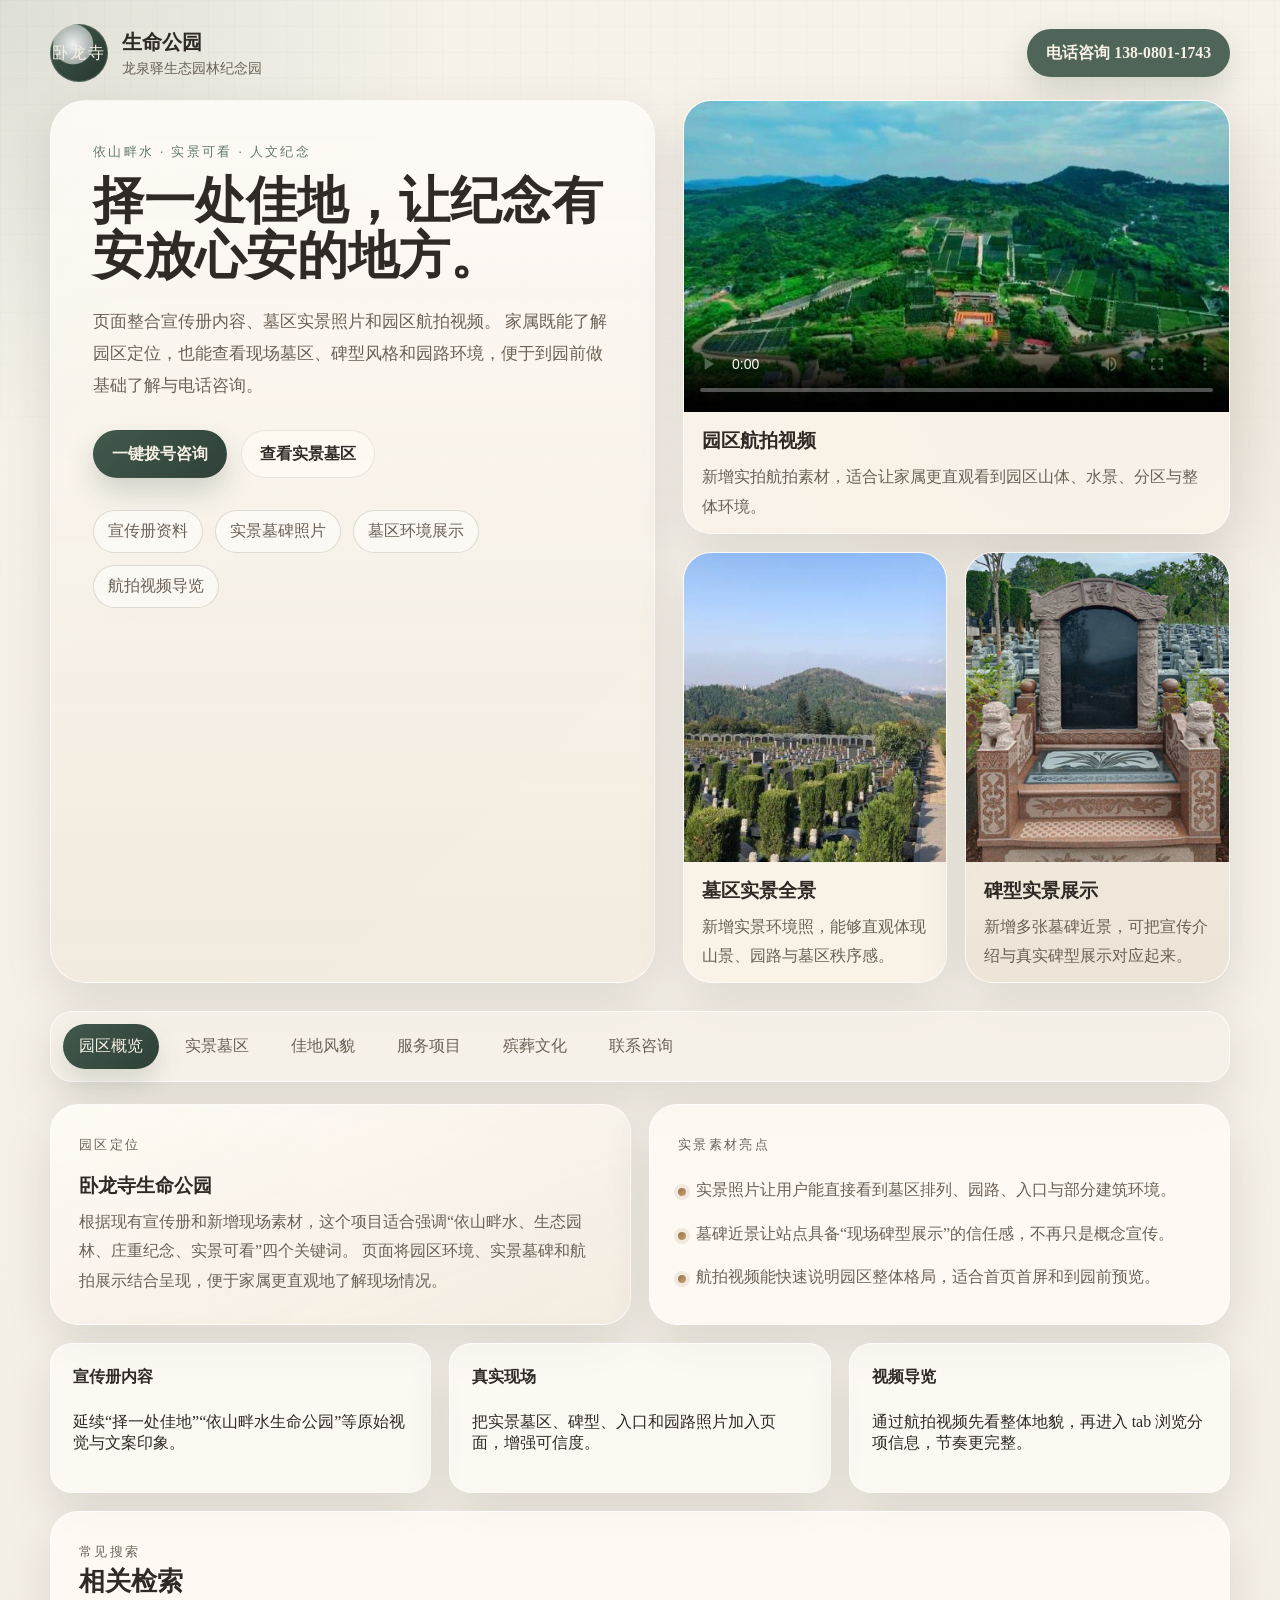
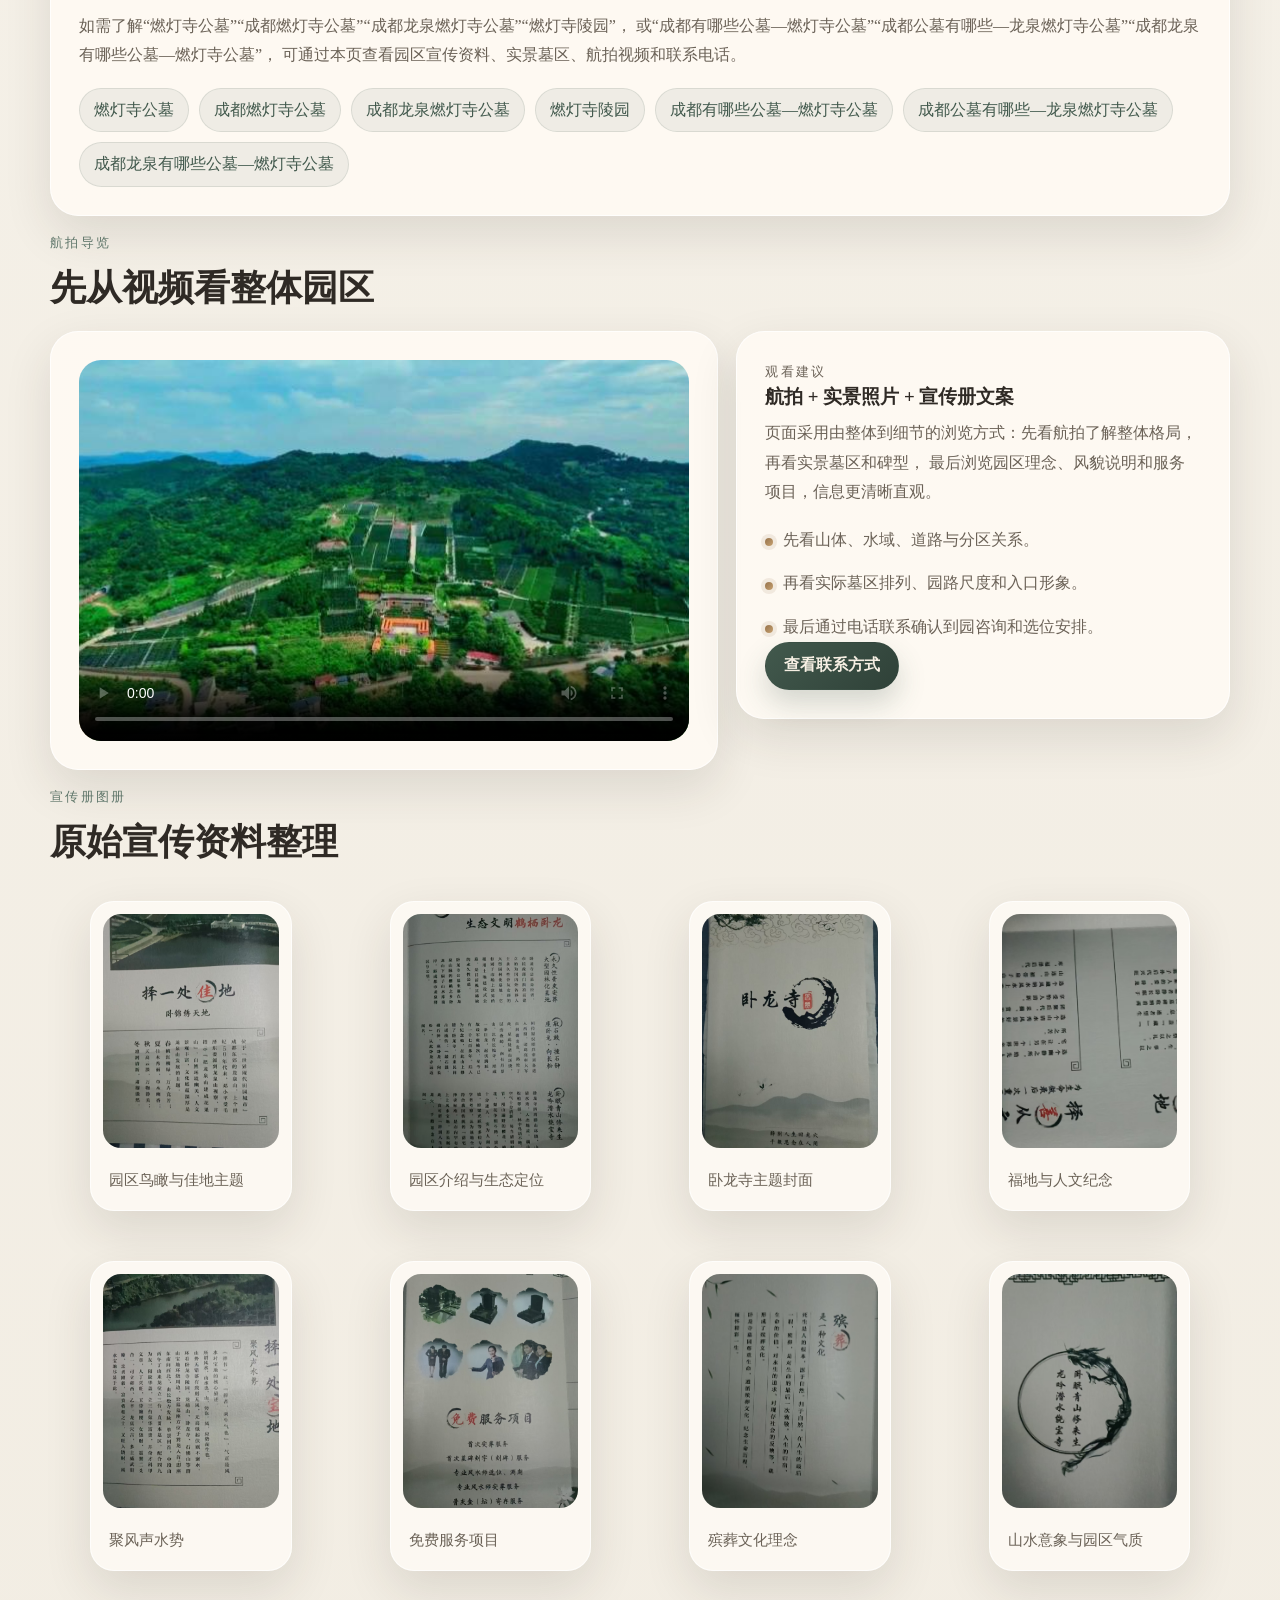
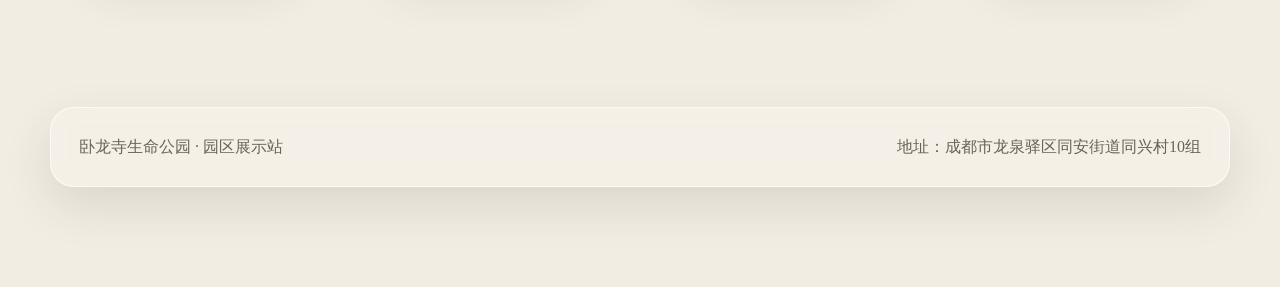
==== commit 8c27aba0: "Refine site copy tone" ====
--- a/index.html
+++ b/index.html
@@ -52,8 +52,8 @@
           <p class="eyebrow">依山畔水 · 实景可看 · 人文纪念</p>
           <h1>择一处佳地，让纪念有安放心安的地方。</h1>
           <p class="lead">
-            新版站点已经把宣传册内容、墓区实景照片和园区航拍视频整合到一起。
-            家属既能先了解园区定位，也能直接看到现场墓区、碑型风格和园路环境，页面更适合对外展示与电话咨询转化。
+            页面整合宣传册内容、墓区实景照片和园区航拍视频。
+            家属既能了解园区定位，也能查看现场墓区、碑型风格和园路环境，便于到园前做基础了解与电话咨询。
           </p>
 
           <div class="hero-actions">
@@ -117,12 +117,12 @@
             <h2>卧龙寺生命公园</h2>
             <p>
               根据现有宣传册和新增现场素材，这个项目适合强调“依山畔水、生态园林、庄重纪念、实景可看”四个关键词。
-              页面首版已经不再只是图文介绍，而是把园区环境、实景墓碑和航拍展示串成一个完整的咨询入口。
+              页面将园区环境、实景墓碑和航拍展示结合呈现，便于家属更直观地了解现场情况。
             </p>
           </article>
 
           <article class="panel-card">
-            <p class="card-kicker">这次新增的价值</p>
+            <p class="card-kicker">实景素材亮点</p>
             <ul class="feature-list">
               <li>实景照片让用户能直接看到墓区排列、园路、入口与部分建筑环境。</li>
               <li>墓碑近景让站点具备“现场碑型展示”的信任感，不再只是概念宣传。</li>
@@ -148,11 +148,11 @@
 
         <section class="panel-card keyword-band">
           <p class="card-kicker">常见搜索</p>
-          <h3>相关搜索关键词已经整合到页面</h3>
+          <h3>相关检索</h3>
           <p>
-            如果你正在查找“燃灯寺公墓”“成都燃灯寺公墓”“成都龙泉燃灯寺公墓”“燃灯寺陵园”，
-            或者正在搜索“成都有哪些公墓—燃灯寺公墓”“成都公墓有哪些—龙泉燃灯寺公墓”“成都龙泉有哪些公墓—燃灯寺公墓”，
-            现在可以直接通过本页查看园区宣传资料、实景墓区、航拍视频和联系电话。
+            如需了解“燃灯寺公墓”“成都燃灯寺公墓”“成都龙泉燃灯寺公墓”“燃灯寺陵园”，
+            或“成都有哪些公墓—燃灯寺公墓”“成都公墓有哪些—龙泉燃灯寺公墓”“成都龙泉有哪些公墓—燃灯寺公墓”，
+            可通过本页查看园区宣传资料、实景墓区、航拍视频和联系电话。
           </p>
           <div class="keyword-chips" aria-label="搜索关键词">
             <span>燃灯寺公墓</span>
@@ -185,8 +185,8 @@
               <p class="card-kicker">观看建议</p>
               <h3>航拍 + 实景照片 + 宣传册文案</h3>
               <p>
-                现在站点形成了三种展示层次：先看航拍确认整体格局，再看实景墓区和碑型，最后再补充阅读宣传册里的园区理念、
-                风貌说明和服务项目，信息完整度会明显更高。
+                页面采用由整体到细节的浏览方式：先看航拍了解整体格局，再看实景墓区和碑型，
+                最后浏览园区理念、风貌说明和服务项目，信息更清晰直观。
               </p>
               <ul class="feature-list">
                 <li>先看山体、水域、道路与分区关系。</li>
@@ -313,8 +313,8 @@
         <article class="panel-card reality-intro-card">
           <p>
             新增素材主要分为三类：墓碑近景、墓区环境照片和航拍视频。
-            我把它们整理成“实景碑型”和“园区环境”两组，方便家属快速判断现场风格，也方便你后续继续补充价格、
-            分区或墓型说明。
+            页面按“实景碑型”和“园区环境”两组展示，方便家属快速判断现场风格，后续也可继续补充分区、
+            价格或墓型说明。
           </p>
         </article>
 
@@ -665,7 +665,7 @@
           <article class="panel-card culture-copy">
             <p>
               宣传册中的“殡葬是一种文化”表达的是对生命历程、家庭情感和纪念秩序的重视。
-              在新版站点里，我把这层内容和实景素材放在一起呈现，让页面既有理念，也有真实环境承托。
+              页面将这层内容与实景素材并行呈现，让理念表达与真实环境相互呼应。
             </p>
             <ul class="feature-list">
               <li>尊重生命历程，让纪念空间兼具安放和缅怀意义。</li>
@@ -710,7 +710,7 @@
           <article class="panel-card contact-card">
             <p class="card-kicker">园区地址</p>
             <h3>成都市龙泉驿区同安街道同兴村10组</h3>
-            <p>后续如果你补充地图定位、导航链接或公交路线，我可以继续把联系页做成完整的到园导航模块。</p>
+            <p>后续可继续补充地图定位、导航链接、公交路线和到园导航信息。</p>
           </article>
         </div>
 
@@ -733,17 +733,17 @@
         </section>
 
         <article class="panel-card notice-card">
-          <p class="card-kicker">站点说明</p>
+          <p class="card-kicker">后续完善</p>
           <p>
-            当前版本已经从单纯宣传页升级成“宣传资料 + 实景照片 + 航拍视频”的展示站点。
-            你后续如果补充墓型价格、园区分区、导航定位、企业资质或预约表单，我可以直接在这版上继续扩展。
+            当前页面已包含宣传资料、实景照片与航拍视频，可用于基础展示与电话咨询。
+            后续可继续补充墓型价格、园区分区、导航定位、企业资质和预约表单等内容。
           </p>
         </article>
 
         <article class="panel-card keyword-band">
-          <p class="card-kicker">搜索覆盖</p>
+          <p class="card-kicker">相关检索</p>
           <p>
-            当前页已加入这些常见检索词：燃灯寺公墓、成都燃灯寺公墓、成都龙泉燃灯寺公墓、燃灯寺陵园、
+            常见检索包括：燃灯寺公墓、成都燃灯寺公墓、成都龙泉燃灯寺公墓、燃灯寺陵园、
             成都有哪些公墓—燃灯寺公墓、成都公墓有哪些—龙泉燃灯寺公墓、成都龙泉有哪些公墓—燃灯寺公墓。
           </p>
         </article>
@@ -751,7 +751,7 @@
     </main>
 
     <footer class="site-footer">
-      <p>卧龙寺生命公园 · 公墓站点首版</p>
+      <p>卧龙寺生命公园 · 园区展示站</p>
       <p>地址：成都市龙泉驿区同安街道同兴村10组</p>
     </footer>
 
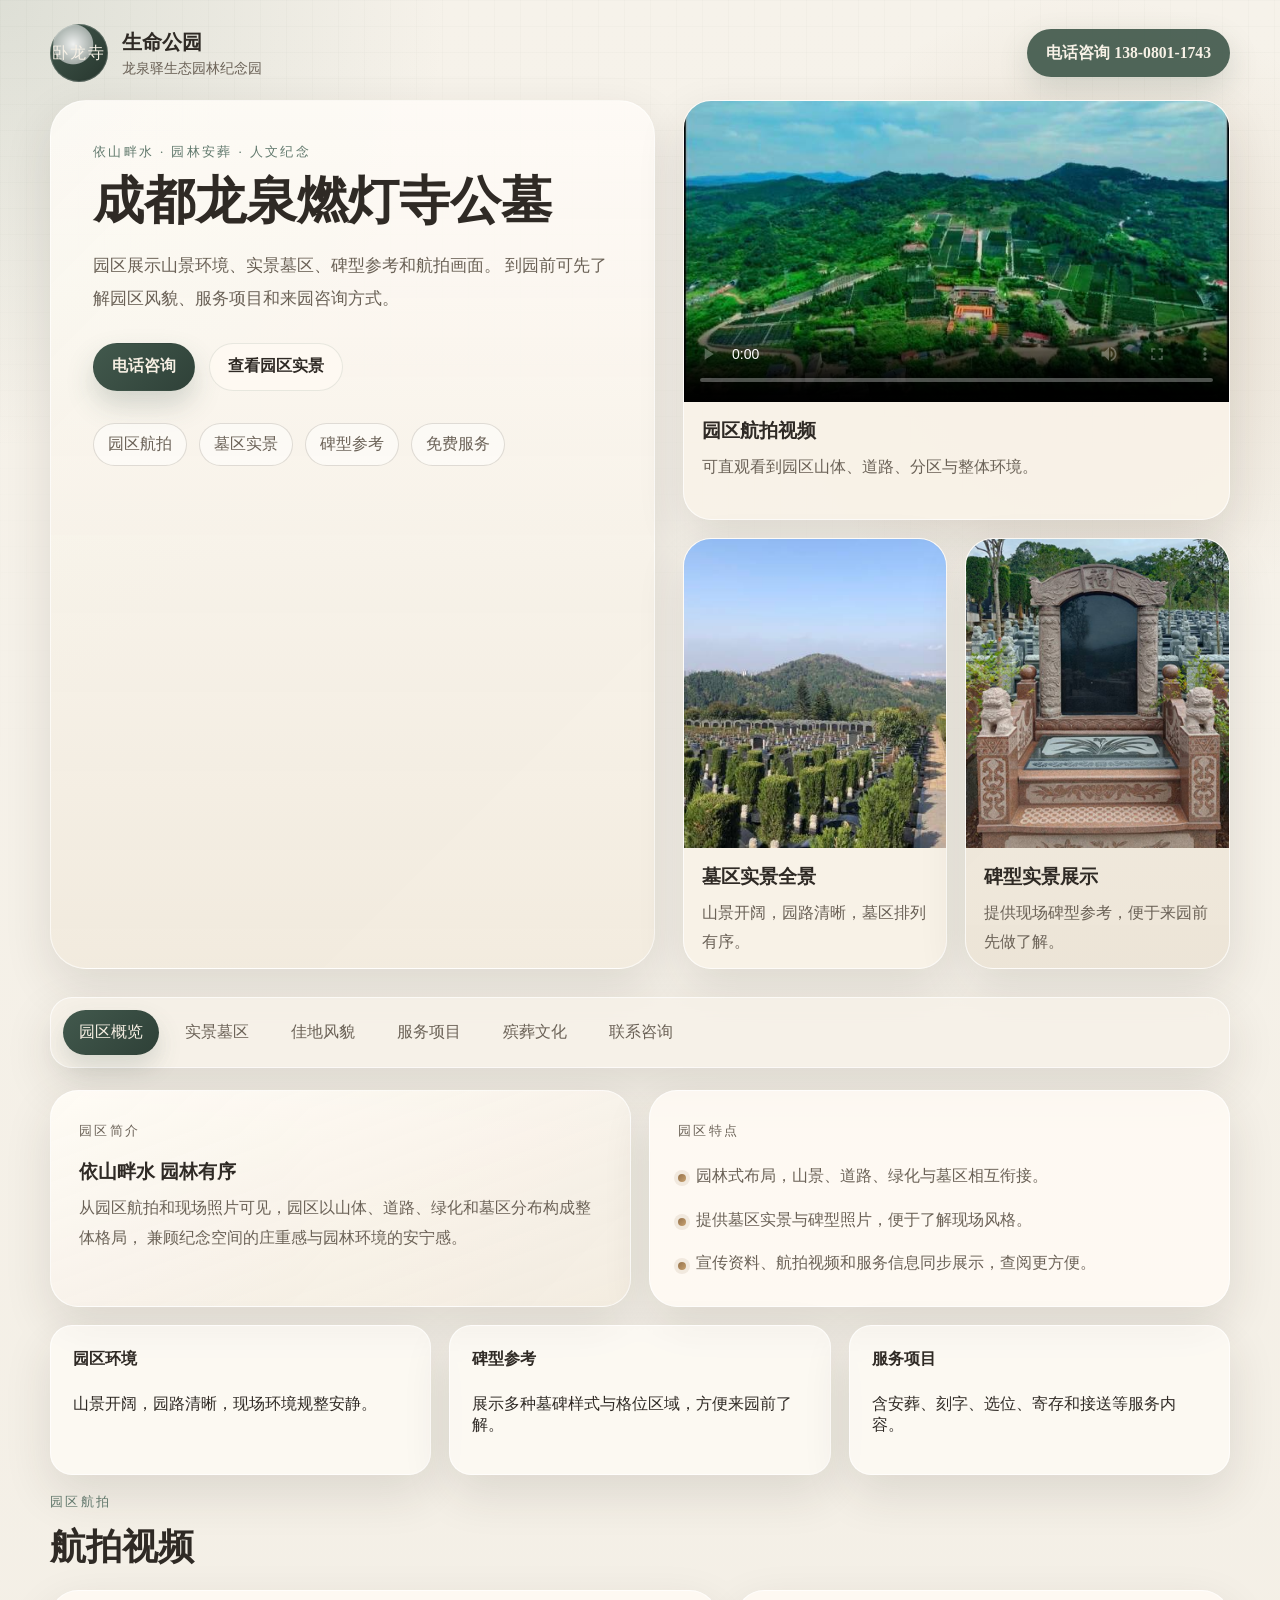
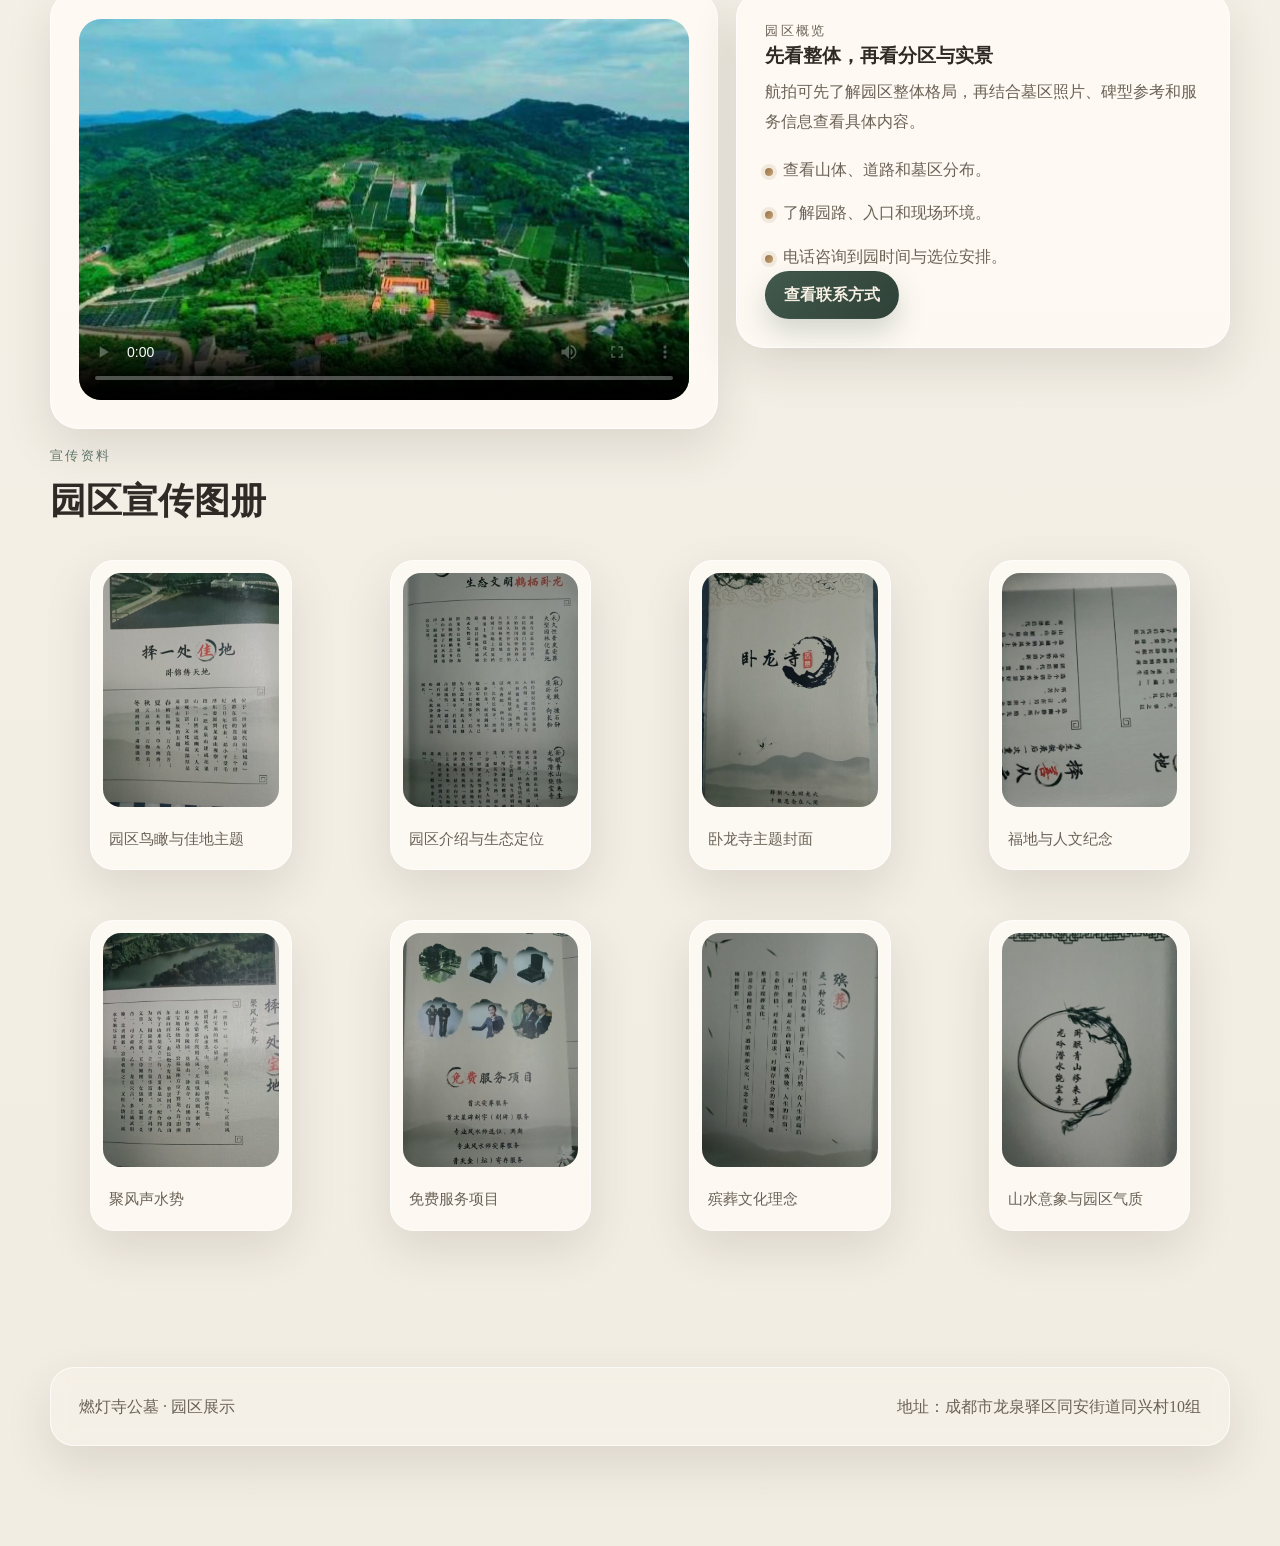
==== commit 6f0dea7f: "Tighten site marketing copy" ====
--- a/index.html
+++ b/index.html
@@ -5,10 +5,10 @@
     <meta name="viewport" content="width=device-width, initial-scale=1.0" />
     <meta name="theme-color" content="#42594d" />
     <meta name="robots" content="index,follow" />
-    <title>燃灯寺公墓 | 成都燃灯寺公墓 | 成都龙泉燃灯寺公墓 | 卧龙寺生命公园</title>
+    <title>成都龙泉燃灯寺公墓 | 燃灯寺陵园园区展示</title>
     <meta
       name="description"
-      content="燃灯寺公墓、成都燃灯寺公墓、成都龙泉燃灯寺公墓相关展示页，整合宣传册、实景墓区照片与航拍视频，展示园区环境、佳地风貌、服务项目、殡葬文化与联系方式。"
+      content="成都龙泉燃灯寺公墓园区展示，含园区环境、实景墓区、碑型参考、航拍视频、服务项目、地址与电话咨询。"
     />
     <meta
       name="keywords"
@@ -16,17 +16,17 @@
     />
     <meta property="og:type" content="website" />
     <meta property="og:locale" content="zh_CN" />
-    <meta property="og:title" content="燃灯寺公墓 | 成都燃灯寺公墓 | 成都龙泉燃灯寺公墓" />
+    <meta property="og:title" content="成都龙泉燃灯寺公墓 | 燃灯寺陵园园区展示" />
     <meta
       property="og:description"
-      content="整合宣传册、实景墓区照片与航拍视频，便于在线了解燃灯寺公墓、成都燃灯寺公墓、成都龙泉燃灯寺公墓相关环境与咨询方式。"
+      content="查看园区环境、实景墓区、碑型参考、航拍视频及电话咨询方式。"
     />
     <meta property="og:image" content="sucai/gongmu1.jpg" />
     <meta name="twitter:card" content="summary_large_image" />
-    <meta name="twitter:title" content="燃灯寺公墓 | 成都燃灯寺公墓 | 成都龙泉燃灯寺公墓" />
+    <meta name="twitter:title" content="成都龙泉燃灯寺公墓 | 燃灯寺陵园园区展示" />
     <meta
       name="twitter:description"
-      content="查看燃灯寺公墓相关宣传册、实景墓区照片与航拍视频，支持一键拨号咨询。"
+      content="查看园区环境、实景墓区、碑型参考、航拍视频，支持一键拨号咨询。"
     />
     <meta name="twitter:image" content="sucai/gongmu1.jpg" />
     <link rel="icon" href="assets/favicon.svg" type="image/svg+xml" />
@@ -49,23 +49,23 @@
     <main class="shell">
       <section class="hero" id="overview">
         <div class="hero-copy">
-          <p class="eyebrow">依山畔水 · 实景可看 · 人文纪念</p>
-          <h1>择一处佳地，让纪念有安放心安的地方。</h1>
+          <p class="eyebrow">依山畔水 · 园林安葬 · 人文纪念</p>
+          <h1>成都龙泉燃灯寺公墓</h1>
           <p class="lead">
-            页面整合宣传册内容、墓区实景照片和园区航拍视频。
-            家属既能了解园区定位，也能查看现场墓区、碑型风格和园路环境，便于到园前做基础了解与电话咨询。
+            园区展示山景环境、实景墓区、碑型参考和航拍画面。
+            到园前可先了解园区风貌、服务项目和来园咨询方式。
           </p>
 
           <div class="hero-actions">
-            <a class="btn btn-primary" href="tel:13808011743">一键拨号咨询</a>
-            <a class="btn btn-secondary" href="#reality-panel">查看实景墓区</a>
+            <a class="btn btn-primary" href="tel:13808011743">电话咨询</a>
+            <a class="btn btn-secondary" href="#reality-panel">查看园区实景</a>
           </div>
 
           <div class="fact-row" aria-label="园区亮点">
-            <span>宣传册资料</span>
-            <span>实景墓碑照片</span>
-            <span>墓区环境展示</span>
-            <span>航拍视频导览</span>
+            <span>园区航拍</span>
+            <span>墓区实景</span>
+            <span>碑型参考</span>
+            <span>免费服务</span>
           </div>
         </div>
 
@@ -79,7 +79,7 @@
             </div>
             <div class="hero-card-copy">
               <strong>园区航拍视频</strong>
-              <p>新增实拍航拍素材，适合让家属更直观看到园区山体、水景、分区与整体环境。</p>
+              <p>可直观看到园区山体、道路、分区与整体环境。</p>
             </div>
           </article>
 
@@ -87,7 +87,7 @@
             <img src="sucai/gongmu2.jpg" alt="园区实景全景照片" />
             <div class="hero-card-copy">
               <strong>墓区实景全景</strong>
-              <p>新增实景环境照，能够直观体现山景、园路与墓区秩序感。</p>
+              <p>山景开阔，园路清晰，墓区排列有序。</p>
             </div>
           </article>
 
@@ -95,7 +95,7 @@
             <img src="sucai/bei3.jpg" alt="园区实景墓碑照片" />
             <div class="hero-card-copy">
               <strong>碑型实景展示</strong>
-              <p>新增多张墓碑近景，可把宣传介绍与真实碑型展示对应起来。</p>
+              <p>提供现场碑型参考，便于来园前先做了解。</p>
             </div>
           </article>
         </div>
@@ -113,62 +113,43 @@
       <section class="tab-panel is-active" id="overview-panel" aria-label="园区概览">
         <div class="panel-grid">
           <article class="panel-card statement-card">
-            <p class="card-kicker">园区定位</p>
-            <h2>卧龙寺生命公园</h2>
+            <p class="card-kicker">园区简介</p>
+            <h2>依山畔水 园林有序</h2>
             <p>
-              根据现有宣传册和新增现场素材，这个项目适合强调“依山畔水、生态园林、庄重纪念、实景可看”四个关键词。
-              页面将园区环境、实景墓碑和航拍展示结合呈现，便于家属更直观地了解现场情况。
+              从园区航拍和现场照片可见，园区以山体、道路、绿化和墓区分布构成整体格局，
+              兼顾纪念空间的庄重感与园林环境的安宁感。
             </p>
           </article>
 
           <article class="panel-card">
-            <p class="card-kicker">实景素材亮点</p>
+            <p class="card-kicker">园区特点</p>
             <ul class="feature-list">
-              <li>实景照片让用户能直接看到墓区排列、园路、入口与部分建筑环境。</li>
-              <li>墓碑近景让站点具备“现场碑型展示”的信任感，不再只是概念宣传。</li>
-              <li>航拍视频能快速说明园区整体格局，适合首页首屏和到园前预览。</li>
+              <li>园林式布局，山景、道路、绿化与墓区相互衔接。</li>
+              <li>提供墓区实景与碑型照片，便于了解现场风格。</li>
+              <li>宣传资料、航拍视频和服务信息同步展示，查阅更方便。</li>
             </ul>
           </article>
         </div>
 
         <section class="highlight-strip">
           <article class="highlight-card">
-            <strong>宣传册内容</strong>
-            <p>延续“择一处佳地”“依山畔水生命公园”等原始视觉与文案印象。</p>
+            <strong>园区环境</strong>
+            <p>山景开阔，园路清晰，现场环境规整安静。</p>
           </article>
           <article class="highlight-card">
-            <strong>真实现场</strong>
-            <p>把实景墓区、碑型、入口和园路照片加入页面，增强可信度。</p>
+            <strong>碑型参考</strong>
+            <p>展示多种墓碑样式与格位区域，方便来园前了解。</p>
           </article>
           <article class="highlight-card">
-            <strong>视频导览</strong>
-            <p>通过航拍视频先看整体地貌，再进入 tab 浏览分项信息，节奏更完整。</p>
-          </article>
-        </section>
-
-        <section class="panel-card keyword-band">
-          <p class="card-kicker">常见搜索</p>
-          <h3>相关检索</h3>
-          <p>
-            如需了解“燃灯寺公墓”“成都燃灯寺公墓”“成都龙泉燃灯寺公墓”“燃灯寺陵园”，
-            或“成都有哪些公墓—燃灯寺公墓”“成都公墓有哪些—龙泉燃灯寺公墓”“成都龙泉有哪些公墓—燃灯寺公墓”，
-            可通过本页查看园区宣传资料、实景墓区、航拍视频和联系电话。
-          </p>
-          <div class="keyword-chips" aria-label="搜索关键词">
-            <span>燃灯寺公墓</span>
-            <span>成都燃灯寺公墓</span>
-            <span>成都龙泉燃灯寺公墓</span>
-            <span>燃灯寺陵园</span>
-            <span>成都有哪些公墓—燃灯寺公墓</span>
-            <span>成都公墓有哪些—龙泉燃灯寺公墓</span>
-            <span>成都龙泉有哪些公墓—燃灯寺公墓</span>
-          </div>
+            <strong>服务项目</strong>
+            <p>含安葬、刻字、选位、寄存和接送等服务内容。</p>
+          </article>
         </section>
 
         <section class="media-stage" id="aerial-showcase">
           <div class="section-heading">
-            <p class="card-kicker">航拍导览</p>
-            <h2>先从视频看整体园区</h2>
+            <p class="card-kicker">园区航拍</p>
+            <h2>航拍视频</h2>
           </div>
 
           <div class="media-stage-grid">
@@ -182,16 +163,15 @@
             </article>
 
             <article class="panel-card media-copy-card">
-              <p class="card-kicker">观看建议</p>
-              <h3>航拍 + 实景照片 + 宣传册文案</h3>
+              <p class="card-kicker">园区概览</p>
+              <h3>先看整体，再看分区与实景</h3>
               <p>
-                页面采用由整体到细节的浏览方式：先看航拍了解整体格局，再看实景墓区和碑型，
-                最后浏览园区理念、风貌说明和服务项目，信息更清晰直观。
+                航拍可先了解园区整体格局，再结合墓区照片、碑型参考和服务信息查看具体内容。
               </p>
               <ul class="feature-list">
-                <li>先看山体、水域、道路与分区关系。</li>
-                <li>再看实际墓区排列、园路尺度和入口形象。</li>
-                <li>最后通过电话联系确认到园咨询和选位安排。</li>
+                <li>查看山体、道路和墓区分布。</li>
+                <li>了解园路、入口和现场环境。</li>
+                <li>电话咨询到园时间与选位安排。</li>
               </ul>
               <a class="btn btn-primary inline-cta" href="#contact-panel">查看联系方式</a>
             </article>
@@ -200,8 +180,8 @@
 
         <section class="brochure-section" id="gallery">
           <div class="section-heading">
-            <p class="card-kicker">宣传册图册</p>
-            <h2>原始宣传资料整理</h2>
+            <p class="card-kicker">宣传资料</p>
+            <h2>园区宣传图册</h2>
           </div>
 
           <div class="brochure-grid">
@@ -307,14 +287,12 @@
       <section class="tab-panel" id="reality-panel" aria-label="实景墓区" hidden>
         <div class="section-heading">
           <p class="card-kicker">实景墓区</p>
-          <h2>真实现场素材已整合进站点</h2>
+          <h2>墓区与碑型实景</h2>
         </div>
 
         <article class="panel-card reality-intro-card">
           <p>
-            新增素材主要分为三类：墓碑近景、墓区环境照片和航拍视频。
-            页面按“实景碑型”和“园区环境”两组展示，方便家属快速判断现场风格，后续也可继续补充分区、
-            价格或墓型说明。
+            本页展示墓碑近景、墓区环境、园区入口和高空视角，便于来园前了解园区面貌与碑型风格。
           </p>
         </article>
 
@@ -336,7 +314,7 @@
               </button>
               <figcaption>
                 <strong>深色寿字款</strong>
-                <p>庄重色调，顶部题字明显，整体观感稳重肃静。</p>
+                <p>深色石材，线条厚重，整体端庄。</p>
               </figcaption>
             </figure>
 
@@ -351,7 +329,7 @@
               </button>
               <figcaption>
                 <strong>浅灰浮雕款</strong>
-                <p>浅灰石材搭配浮雕细节，画面更清雅，适合做样式说明页首图。</p>
+                <p>浅灰石材配浮雕立柱，风格清雅。</p>
               </figcaption>
             </figure>
 
@@ -366,7 +344,7 @@
               </button>
               <figcaption>
                 <strong>福字暖石款</strong>
-                <p>暖色石材与福字雕饰更有传统纪念意味，适合强调人文感。</p>
+                <p>暖色石材搭配福字雕饰，传统感较强。</p>
               </figcaption>
             </figure>
 
@@ -381,7 +359,7 @@
               </button>
               <figcaption>
                 <strong>白麻雕花款</strong>
-                <p>纹理与雕花更丰富，适合在后续墓型介绍页中做高辨识度展示。</p>
+                <p>白麻石材，雕花纹理丰富。</p>
               </figcaption>
             </figure>
 
@@ -396,7 +374,7 @@
               </button>
               <figcaption>
                 <strong>拱顶石刻款</strong>
-                <p>造型更高挑，正面碑板面积大，方便后续配套文案说明。</p>
+                <p>拱顶造型，碑板开阔。</p>
               </figcaption>
             </figure>
 
@@ -411,7 +389,7 @@
               </button>
               <figcaption>
                 <strong>格位寄存区</strong>
-                <p>除了传统墓碑形式，也可把格位区作为服务补充内容单独展示。</p>
+                <p>格位排列整齐，可作为寄存区域参考。</p>
               </figcaption>
             </figure>
           </div>
@@ -435,7 +413,7 @@
               </button>
               <figcaption>
                 <strong>高空总览</strong>
-                <p>适合和航拍视频一起使用，帮助访客先建立整体格局印象。</p>
+                <p>可直观看到山体与墓区分布。</p>
               </figcaption>
             </figure>
 
@@ -450,7 +428,7 @@
               </button>
               <figcaption>
                 <strong>山景墓区</strong>
-                <p>展示山体、城市远景与墓区排列关系，空间感很强。</p>
+                <p>山景开阔，墓区排列整齐。</p>
               </figcaption>
             </figure>
 
@@ -465,7 +443,7 @@
               </button>
               <figcaption>
                 <strong>园路行列</strong>
-                <p>适合放在“到园体验”或“环境秩序感”描述旁边。</p>
+                <p>园路规整，行列清晰。</p>
               </figcaption>
             </figure>
 
@@ -480,7 +458,7 @@
               </button>
               <figcaption>
                 <strong>整齐绿化景观</strong>
-                <p>绿植修整统一，画面辨识度高，能强化园林式纪念空间印象。</p>
+                <p>绿化修整统一，园区层次分明。</p>
               </figcaption>
             </figure>
 
@@ -495,7 +473,7 @@
               </button>
               <figcaption>
                 <strong>主路环境</strong>
-                <p>适合用来展示入园动线、道路尺度和现场维护情况。</p>
+                <p>主路平整，进出动线清晰。</p>
               </figcaption>
             </figure>
 
@@ -510,7 +488,7 @@
               </button>
               <figcaption>
                 <strong>园区建筑</strong>
-                <p>可以作为接待区、礼序空间或园区配套环境的补充说明素材。</p>
+                <p>园区建筑与配套环境。</p>
               </figcaption>
             </figure>
 
@@ -525,7 +503,7 @@
               </button>
               <figcaption>
                 <strong>入口牌坊</strong>
-                <p>很适合放在联系页和导航页，作为到园识别的视觉锚点。</p>
+                <p>到园时的入口识别点。</p>
               </figcaption>
             </figure>
           </div>
@@ -535,19 +513,19 @@
       <section class="tab-panel" id="fengshui-panel" aria-label="佳地风貌" hidden>
         <div class="section-heading">
           <p class="card-kicker">佳地风貌</p>
-          <h2>依山伴水，藏风聚气</h2>
+          <h2>依山伴水 藏风聚气</h2>
         </div>
 
         <div class="panel-grid scenic-grid">
           <article class="panel-card scenic-copy">
             <p>
-              宣传册中多次出现“择一处佳地”“聚风声水势”“依山畔水”等表述，而新增现场素材又把这组感受补得更真实：
-              既能看到山体、远景和道路，也能看到墓区排列与园林绿化，让“佳地风貌”不再停留在抽象文案上。
+              宣传资料多次提到“择一处佳地”“聚风声水势”“依山畔水”等内容。
+              结合航拍和现场照片，可见园区背山面景、道路分明、绿化有序。
             </p>
             <ul class="feature-list">
-              <li>从高空和全景照片看，园区有明显的山体背景与开阔视野。</li>
-              <li>从园路、入口和墓区照片看，现场氛围偏安静、整洁、秩序分明。</li>
-              <li>宣传册中的山水意象与真实照片相互印证，适合作为核心卖点展示。</li>
+              <li>山体背景明显，视野开阔。</li>
+              <li>园路、入口和墓区排列整洁有序。</li>
+              <li>山水意象与现场环境相互呼应。</li>
             </ul>
           </article>
 
@@ -558,24 +536,24 @@
 
         <section class="quote-band">
           <blockquote>
-            “择一处佳地”与“聚风声水势”仍然是站点最适合保留的主文案，而新增实景照片和视频正好帮助这些表达落到真实场景里。
+            “择一处佳地”与“聚风声水势”是园区宣传资料中的核心表达。
           </blockquote>
         </section>
 
         <div class="point-grid">
           <article class="panel-card point-card">
-            <h3>看整体格局</h3>
-            <p>航拍与高空照片适合说明山、水、道路与分区关系，给家属更完整的第一印象。</p>
+            <h3>山景视野</h3>
+            <p>高空视角下可见山体背景与园区整体格局。</p>
           </article>
 
           <article class="panel-card point-card">
-            <h3>看现场氛围</h3>
-            <p>园路、绿植、入口与建筑照片让“肃静、整洁、庄重”的氛围更具体。</p>
+            <h3>园路秩序</h3>
+            <p>园路、绿植和入口环境清晰规整。</p>
           </article>
 
           <article class="panel-card point-card">
-            <h3>看纪念空间</h3>
-            <p>碑型与墓区照片能把传统佳地观念和现代纪念空间体验连接起来。</p>
+            <h3>纪念空间</h3>
+            <p>碑型与墓区布局体现出庄重、安静的纪念氛围。</p>
           </article>
         </div>
       </section>
@@ -583,7 +561,7 @@
       <section class="tab-panel" id="services-panel" aria-label="服务项目" hidden>
         <div class="section-heading">
           <p class="card-kicker">服务项目</p>
-          <h2>免费服务项目整理</h2>
+          <h2>免费服务项目</h2>
         </div>
 
         <div class="service-grid">
@@ -602,30 +580,30 @@
           <article class="service-card">
             <span class="service-index">03</span>
             <h3>专业风水师选位、测向</h3>
-            <p>围绕选位和方向判断提供辅助咨询，适合来园前先电话沟通。</p>
+            <p>围绕选位和方向判断提供辅助咨询，来园前可先电话联系。</p>
           </article>
 
           <article class="service-card">
             <span class="service-index">04</span>
             <h3>专业风水师安葬服务</h3>
-            <p>可结合礼序与安葬流程提供现场配合与服务说明。</p>
+            <p>结合礼序与安葬流程提供现场配合。</p>
           </article>
 
           <article class="service-card">
             <span class="service-index">05</span>
             <h3>骨灰盒（坛）寄存服务</h3>
-            <p>现在已经能和格位区实景照片形成对应展示，信息表达更完整。</p>
+            <p>可用于临时寄存和安置安排。</p>
           </article>
 
           <article class="service-card">
             <span class="service-index">06</span>
             <h3>接送服务</h3>
-            <p>宣传册说明可从就近公交站台至墓园提供接送协助。</p>
+            <p>可从就近公交站台至墓园提供接送协助。</p>
           </article>
         </div>
 
         <section class="process-card panel-card">
-          <p class="card-kicker">咨询流程建议</p>
+          <p class="card-kicker">到园流程</p>
           <div class="process-steps">
             <span>电话联系</span>
             <span>预约到园</span>
@@ -640,16 +618,16 @@
           <article class="panel-card visual-card">
             <img src="6.jpg" alt="免费服务项目宣传页" />
             <div class="visual-card-copy">
-              <strong>宣传册服务说明</strong>
-              <p>保留原始宣传页，方便和新增实景内容一起使用。</p>
+              <strong>服务内容</strong>
+              <p>含安葬、刻字、选位、寄存与接送等服务内容。</p>
             </div>
           </article>
 
           <article class="panel-card visual-card">
             <img src="sucai/gongmu8.jpg" alt="园区入口实景照片" />
             <div class="visual-card-copy">
-              <strong>到园识别更直观</strong>
-              <p>联系页和服务页都可以复用入口图，方便家属到园前确认环境。</p>
+              <strong>园区入口</strong>
+              <p>到园前可先查看入口环境，便于现场识别。</p>
             </div>
           </article>
         </section>
@@ -658,14 +636,14 @@
       <section class="tab-panel" id="culture-panel" aria-label="殡葬文化" hidden>
         <div class="section-heading">
           <p class="card-kicker">殡葬文化</p>
-          <h2>纪念不止于告别</h2>
+          <h2>慎终追远 礼敬生命</h2>
         </div>
 
         <div class="panel-grid culture-grid">
           <article class="panel-card culture-copy">
             <p>
-              宣传册中的“殡葬是一种文化”表达的是对生命历程、家庭情感和纪念秩序的重视。
-              页面将这层内容与实景素材并行呈现，让理念表达与真实环境相互呼应。
+              宣传资料中的“殡葬是一种文化”，强调对生命历程、家庭情感和纪念秩序的重视。
+              园区环境与中式视觉表达共同营造出安静、庄重的纪念氛围。
             </p>
             <ul class="feature-list">
               <li>尊重生命历程，让纪念空间兼具安放和缅怀意义。</li>
@@ -682,13 +660,13 @@
 
         <section class="quote-grid">
           <article class="panel-card point-card">
-            <h3>文化表达</h3>
-            <p>保留宣传册中的书法、水墨和印章气质，让视觉风格更庄重耐看。</p>
+            <h3>中式气韵</h3>
+            <p>书法、水墨与印章元素延续了传统纪念表达。</p>
           </article>
 
           <article class="panel-card point-card">
-            <h3>现实承托</h3>
-            <p>新增建筑、墓区与碑型实景之后，文化表达不会显得空泛，更容易建立信任。</p>
+            <h3>纪念氛围</h3>
+            <p>建筑、墓区和碑型实景让整体氛围更具体可见。</p>
           </article>
         </section>
       </section>
@@ -696,21 +674,21 @@
       <section class="tab-panel" id="contact-panel" aria-label="联系咨询" hidden>
         <div class="section-heading">
           <p class="card-kicker">联系咨询</p>
-          <h2>欢迎电话预约到园咨询</h2>
+          <h2>电话预约 到园咨询</h2>
         </div>
 
         <div class="contact-layout">
           <article class="panel-card contact-card main-contact-card">
             <p class="card-kicker">电话咨询</p>
             <h3>138-0801-1743</h3>
-            <p>移动端点击即可一键拨号，适合后续作为广告投放、搜索承接页或朋友圈落地页直接使用。</p>
+            <p>移动端支持一键拨号，可先电话咨询后预约到园。</p>
             <a class="btn btn-primary" href="tel:13808011743">立即拨号</a>
           </article>
 
           <article class="panel-card contact-card">
             <p class="card-kicker">园区地址</p>
             <h3>成都市龙泉驿区同安街道同兴村10组</h3>
-            <p>后续可继续补充地图定位、导航链接、公交路线和到园导航信息。</p>
+            <p>到园前可先电话联系，确认路线与来园时间。</p>
           </article>
         </div>
 
@@ -718,40 +696,44 @@
           <article class="panel-card visual-card">
             <img src="sucai/gongmu8.jpg" alt="园区入口牌坊实景照片" />
             <div class="visual-card-copy">
-              <strong>入口牌坊实景</strong>
-              <p>适合放在联系页中，帮助来园家属提前识别入口环境。</p>
+              <strong>园区入口</strong>
+              <p>到园时可按入口牌坊识别园区位置。</p>
             </div>
           </article>
 
           <article class="panel-card visual-card">
             <img src="sucai/gongmu3.jpg" alt="园区园路实景照片" />
             <div class="visual-card-copy">
-              <strong>到园环境预览</strong>
-              <p>园路、墓区和建筑实景已经能支撑一个完整的到园前预览体验。</p>
+              <strong>园区道路</strong>
+              <p>园路平整清晰，便于到园前了解现场环境。</p>
             </div>
           </article>
         </section>
 
         <article class="panel-card notice-card">
-          <p class="card-kicker">后续完善</p>
+          <p class="card-kicker">到园提示</p>
           <p>
-            当前页面已包含宣传资料、实景照片与航拍视频，可用于基础展示与电话咨询。
-            后续可继续补充墓型价格、园区分区、导航定位、企业资质和预约表单等内容。
+            到园前可先电话联系，确认时间、路线和选位安排。
           </p>
         </article>
 
         <article class="panel-card keyword-band">
           <p class="card-kicker">相关检索</p>
-          <p>
-            常见检索包括：燃灯寺公墓、成都燃灯寺公墓、成都龙泉燃灯寺公墓、燃灯寺陵园、
-            成都有哪些公墓—燃灯寺公墓、成都公墓有哪些—龙泉燃灯寺公墓、成都龙泉有哪些公墓—燃灯寺公墓。
-          </p>
+          <div class="keyword-chips" aria-label="搜索关键词">
+            <span>燃灯寺公墓</span>
+            <span>成都燃灯寺公墓</span>
+            <span>成都龙泉燃灯寺公墓</span>
+            <span>燃灯寺陵园</span>
+            <span>成都有哪些公墓—燃灯寺公墓</span>
+            <span>成都公墓有哪些—龙泉燃灯寺公墓</span>
+            <span>成都龙泉有哪些公墓—燃灯寺公墓</span>
+          </div>
         </article>
       </section>
     </main>
 
     <footer class="site-footer">
-      <p>卧龙寺生命公园 · 园区展示站</p>
+      <p>燃灯寺公墓 · 园区展示</p>
       <p>地址：成都市龙泉驿区同安街道同兴村10组</p>
     </footer>
 
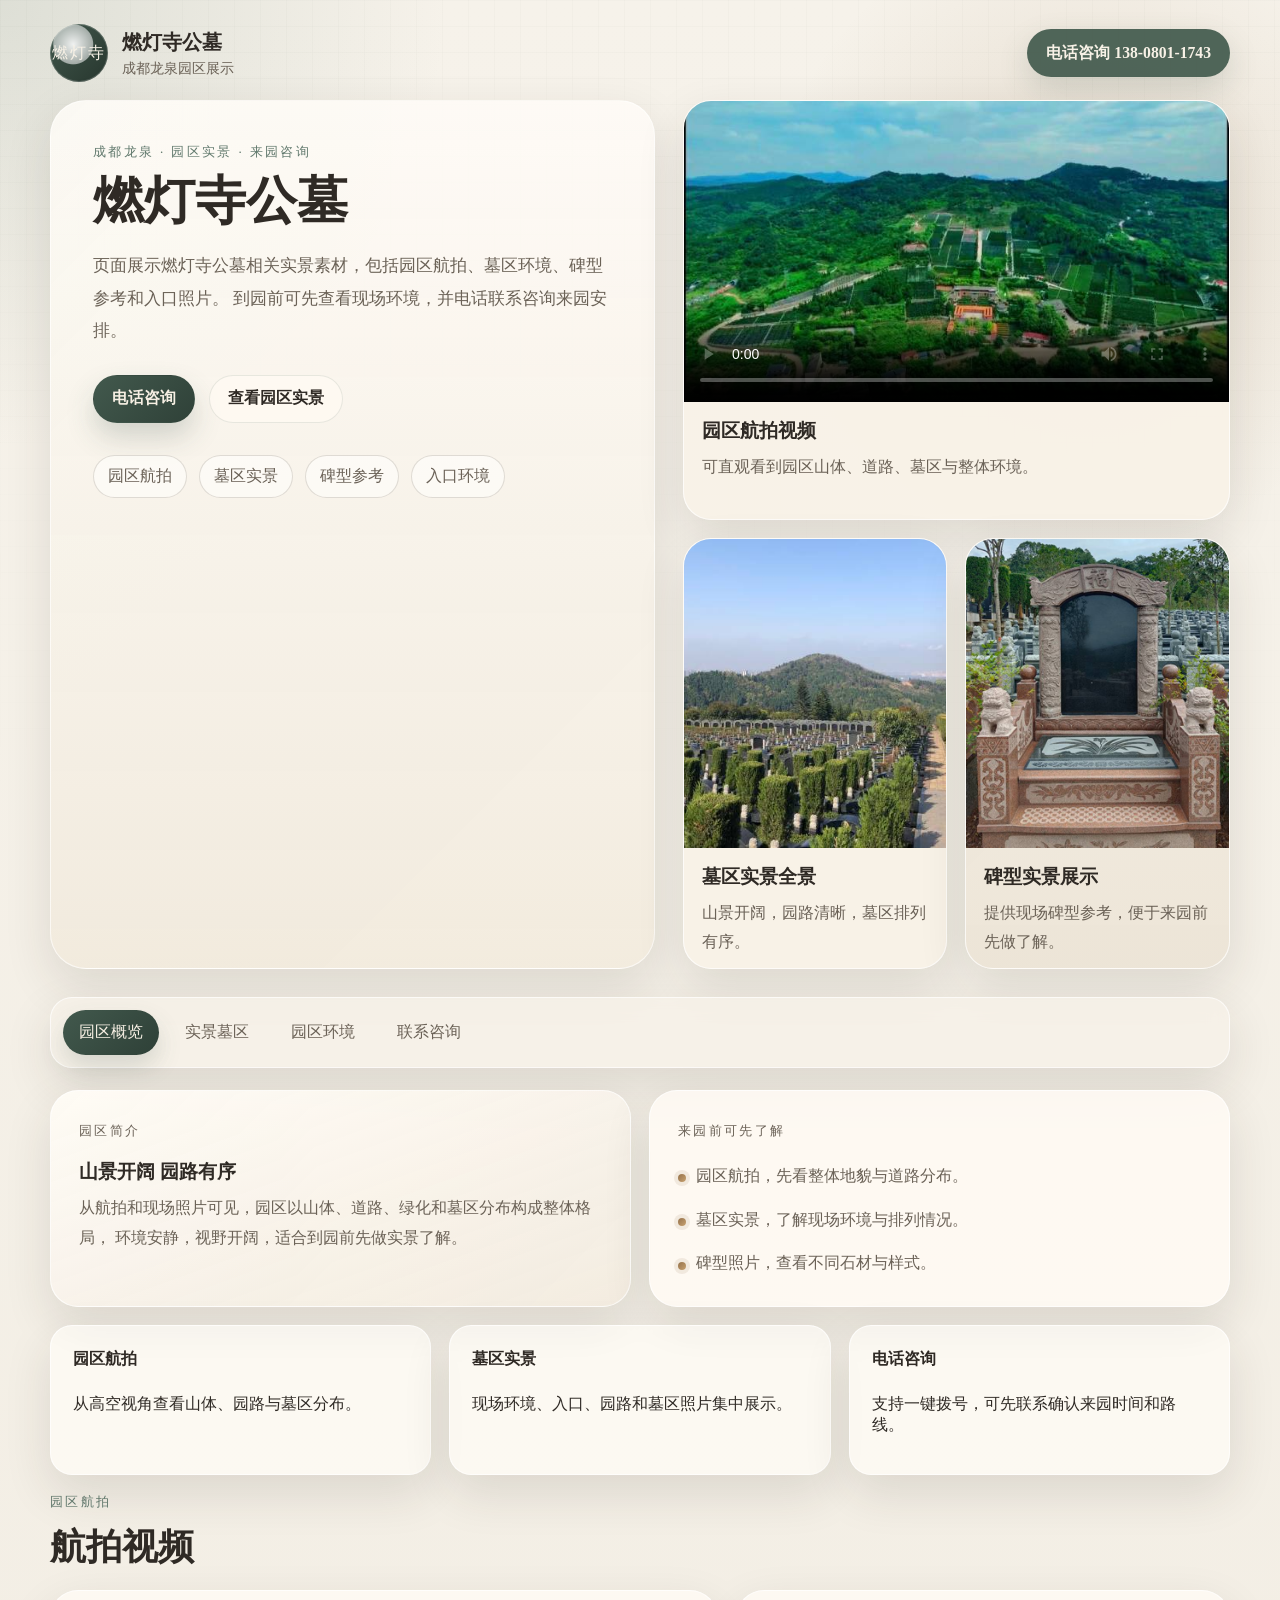
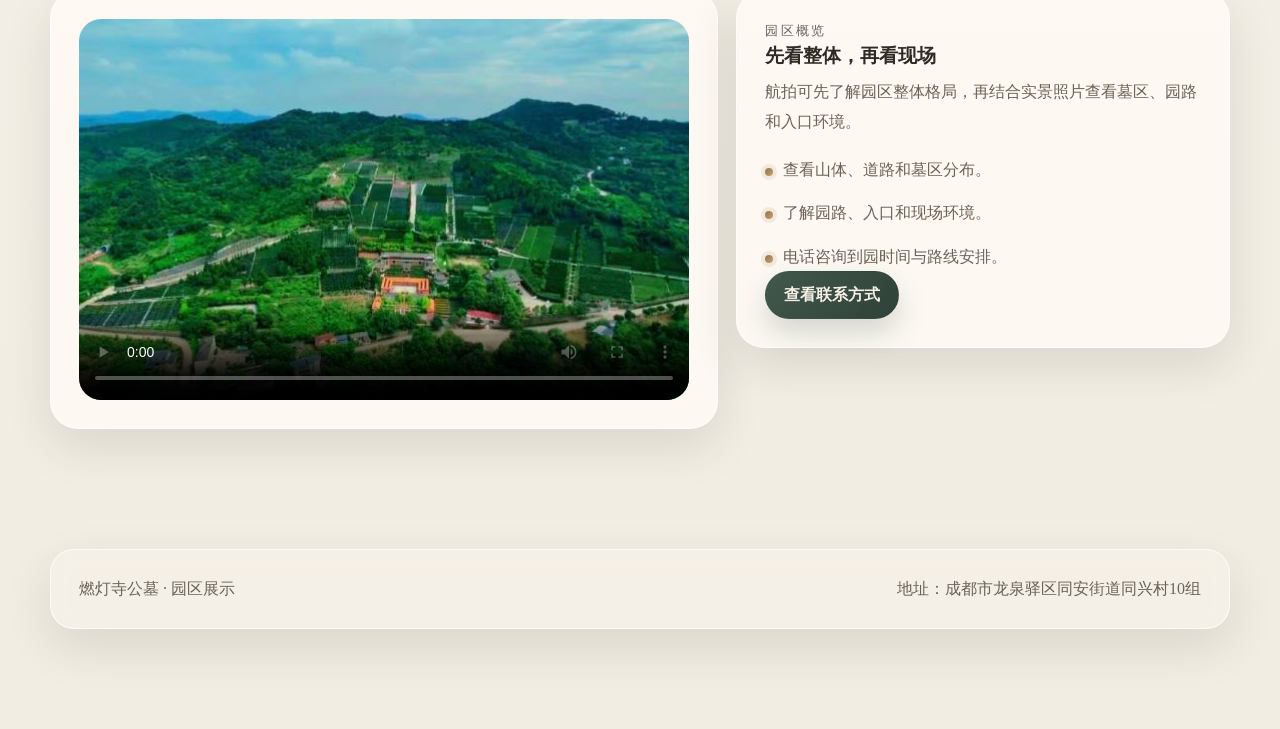
==== commit 9b665177: "Remove incorrect Wolong brochure assets" ====
--- a/index.html
+++ b/index.html
@@ -8,7 +8,7 @@
     <title>成都龙泉燃灯寺公墓 | 燃灯寺陵园园区展示</title>
     <meta
       name="description"
-      content="成都龙泉燃灯寺公墓园区展示，含园区环境、实景墓区、碑型参考、航拍视频、服务项目、地址与电话咨询。"
+      content="成都龙泉燃灯寺公墓园区展示，含园区航拍、墓区实景、碑型参考、入口环境、地址与电话咨询。"
     />
     <meta
       name="keywords"
@@ -19,14 +19,14 @@
     <meta property="og:title" content="成都龙泉燃灯寺公墓 | 燃灯寺陵园园区展示" />
     <meta
       property="og:description"
-      content="查看园区环境、实景墓区、碑型参考、航拍视频及电话咨询方式。"
+      content="查看园区航拍、墓区实景、碑型参考、入口环境及电话咨询方式。"
     />
     <meta property="og:image" content="sucai/gongmu1.jpg" />
     <meta name="twitter:card" content="summary_large_image" />
     <meta name="twitter:title" content="成都龙泉燃灯寺公墓 | 燃灯寺陵园园区展示" />
     <meta
       name="twitter:description"
-      content="查看园区环境、实景墓区、碑型参考、航拍视频，支持一键拨号咨询。"
+      content="查看园区航拍、墓区实景、碑型参考和来园咨询方式，支持一键拨号。"
     />
     <meta name="twitter:image" content="sucai/gongmu1.jpg" />
     <link rel="icon" href="assets/favicon.svg" type="image/svg+xml" />
@@ -37,10 +37,10 @@
 
     <header class="topbar">
       <a class="brand" href="#overview">
-        <span class="brand-mark">卧龙寺</span>
+        <span class="brand-mark">燃灯寺</span>
         <span class="brand-copy">
-          <strong>生命公园</strong>
-          <small>龙泉驿生态园林纪念园</small>
+          <strong>燃灯寺公墓</strong>
+          <small>成都龙泉园区展示</small>
         </span>
       </a>
       <a class="phone-pill" href="tel:13808011743">电话咨询 138-0801-1743</a>
@@ -49,11 +49,11 @@
     <main class="shell">
       <section class="hero" id="overview">
         <div class="hero-copy">
-          <p class="eyebrow">依山畔水 · 园林安葬 · 人文纪念</p>
-          <h1>成都龙泉燃灯寺公墓</h1>
+          <p class="eyebrow">成都龙泉 · 园区实景 · 来园咨询</p>
+          <h1>燃灯寺公墓</h1>
           <p class="lead">
-            园区展示山景环境、实景墓区、碑型参考和航拍画面。
-            到园前可先了解园区风貌、服务项目和来园咨询方式。
+            页面展示燃灯寺公墓相关实景素材，包括园区航拍、墓区环境、碑型参考和入口照片。
+            到园前可先查看现场环境，并电话联系咨询来园安排。
           </p>
 
           <div class="hero-actions">
@@ -65,7 +65,7 @@
             <span>园区航拍</span>
             <span>墓区实景</span>
             <span>碑型参考</span>
-            <span>免费服务</span>
+            <span>入口环境</span>
           </div>
         </div>
 
@@ -79,7 +79,7 @@
             </div>
             <div class="hero-card-copy">
               <strong>园区航拍视频</strong>
-              <p>可直观看到园区山体、道路、分区与整体环境。</p>
+              <p>可直观看到园区山体、道路、墓区与整体环境。</p>
             </div>
           </article>
 
@@ -104,9 +104,7 @@
       <nav class="tab-nav" aria-label="主要内容" role="tablist">
         <button class="tab-link is-active" data-tab="overview-panel" type="button">园区概览</button>
         <button class="tab-link" data-tab="reality-panel" type="button">实景墓区</button>
-        <button class="tab-link" data-tab="fengshui-panel" type="button">佳地风貌</button>
-        <button class="tab-link" data-tab="services-panel" type="button">服务项目</button>
-        <button class="tab-link" data-tab="culture-panel" type="button">殡葬文化</button>
+        <button class="tab-link" data-tab="environment-panel" type="button">园区环境</button>
         <button class="tab-link" data-tab="contact-panel" type="button">联系咨询</button>
       </nav>
 
@@ -114,35 +112,35 @@
         <div class="panel-grid">
           <article class="panel-card statement-card">
             <p class="card-kicker">园区简介</p>
-            <h2>依山畔水 园林有序</h2>
+            <h2>山景开阔 园路有序</h2>
             <p>
-              从园区航拍和现场照片可见，园区以山体、道路、绿化和墓区分布构成整体格局，
-              兼顾纪念空间的庄重感与园林环境的安宁感。
+              从航拍和现场照片可见，园区以山体、道路、绿化和墓区分布构成整体格局，
+              环境安静，视野开阔，适合到园前先做实景了解。
             </p>
           </article>
 
           <article class="panel-card">
-            <p class="card-kicker">园区特点</p>
+            <p class="card-kicker">来园前可先了解</p>
             <ul class="feature-list">
-              <li>园林式布局，山景、道路、绿化与墓区相互衔接。</li>
-              <li>提供墓区实景与碑型照片，便于了解现场风格。</li>
-              <li>宣传资料、航拍视频和服务信息同步展示，查阅更方便。</li>
+              <li>园区航拍，先看整体地貌与道路分布。</li>
+              <li>墓区实景，了解现场环境与排列情况。</li>
+              <li>碑型照片，查看不同石材与样式。</li>
             </ul>
           </article>
         </div>
 
         <section class="highlight-strip">
           <article class="highlight-card">
-            <strong>园区环境</strong>
-            <p>山景开阔，园路清晰，现场环境规整安静。</p>
+            <strong>园区航拍</strong>
+            <p>从高空视角查看山体、园路与墓区分布。</p>
           </article>
           <article class="highlight-card">
-            <strong>碑型参考</strong>
-            <p>展示多种墓碑样式与格位区域，方便来园前了解。</p>
+            <strong>墓区实景</strong>
+            <p>现场环境、入口、园路和墓区照片集中展示。</p>
           </article>
           <article class="highlight-card">
-            <strong>服务项目</strong>
-            <p>含安葬、刻字、选位、寄存和接送等服务内容。</p>
+            <strong>电话咨询</strong>
+            <p>支持一键拨号，可先联系确认来园时间和路线。</p>
           </article>
         </section>
 
@@ -164,122 +162,15 @@
 
             <article class="panel-card media-copy-card">
               <p class="card-kicker">园区概览</p>
-              <h3>先看整体，再看分区与实景</h3>
-              <p>
-                航拍可先了解园区整体格局，再结合墓区照片、碑型参考和服务信息查看具体内容。
-              </p>
+              <h3>先看整体，再看现场</h3>
+              <p>航拍可先了解园区整体格局，再结合实景照片查看墓区、园路和入口环境。</p>
               <ul class="feature-list">
                 <li>查看山体、道路和墓区分布。</li>
                 <li>了解园路、入口和现场环境。</li>
-                <li>电话咨询到园时间与选位安排。</li>
+                <li>电话咨询到园时间与路线安排。</li>
               </ul>
               <a class="btn btn-primary inline-cta" href="#contact-panel">查看联系方式</a>
             </article>
-          </div>
-        </section>
-
-        <section class="brochure-section" id="gallery">
-          <div class="section-heading">
-            <p class="card-kicker">宣传资料</p>
-            <h2>园区宣传图册</h2>
-          </div>
-
-          <div class="brochure-grid">
-            <figure class="brochure-card">
-              <button
-                class="gallery-trigger"
-                data-image="1.jpg"
-                data-caption="园区鸟瞰与“择一处佳地，卧锦绣天地”宣传页"
-                type="button"
-              >
-                <img src="1.jpg" alt="园区鸟瞰宣传页" loading="lazy" />
-              </button>
-              <figcaption>园区鸟瞰与佳地主题</figcaption>
-            </figure>
-
-            <figure class="brochure-card">
-              <button
-                class="gallery-trigger"
-                data-image="2.jpg"
-                data-caption="依山畔水生命公园与园区介绍页"
-                type="button"
-              >
-                <img src="2.jpg" alt="园区介绍宣传页" loading="lazy" />
-              </button>
-              <figcaption>园区介绍与生态定位</figcaption>
-            </figure>
-
-            <figure class="brochure-card">
-              <button
-                class="gallery-trigger"
-                data-image="3.jpg"
-                data-caption="卧龙寺封面宣传图"
-                type="button"
-              >
-                <img src="3.jpg" alt="卧龙寺宣传封面" loading="lazy" />
-              </button>
-              <figcaption>卧龙寺主题封面</figcaption>
-            </figure>
-
-            <figure class="brochure-card">
-              <button
-                class="gallery-trigger"
-                data-image="4.jpg"
-                data-caption="择一处福地、择一个有缘人文陵园宣传页"
-                type="button"
-              >
-                <img src="4.jpg" alt="福地宣传页" loading="lazy" />
-              </button>
-              <figcaption>福地与人文纪念</figcaption>
-            </figure>
-
-            <figure class="brochure-card">
-              <button
-                class="gallery-trigger"
-                data-image="5.jpg"
-                data-caption="聚风声水势、佳地风貌宣传页"
-                type="button"
-              >
-                <img src="5.jpg" alt="风水佳地宣传页" loading="lazy" />
-              </button>
-              <figcaption>聚风声水势</figcaption>
-            </figure>
-
-            <figure class="brochure-card">
-              <button
-                class="gallery-trigger"
-                data-image="6.jpg"
-                data-caption="免费服务项目宣传页"
-                type="button"
-              >
-                <img src="6.jpg" alt="免费服务项目宣传页" loading="lazy" />
-              </button>
-              <figcaption>免费服务项目</figcaption>
-            </figure>
-
-            <figure class="brochure-card">
-              <button
-                class="gallery-trigger"
-                data-image="7.jpg"
-                data-caption="殡葬是一种文化宣传页"
-                type="button"
-              >
-                <img src="7.jpg" alt="殡葬文化宣传页" loading="lazy" />
-              </button>
-              <figcaption>殡葬文化理念</figcaption>
-            </figure>
-
-            <figure class="brochure-card">
-              <button
-                class="gallery-trigger"
-                data-image="8.jpg"
-                data-caption="卧眼青山、龙吟潜水主题宣传页"
-                type="button"
-              >
-                <img src="8.jpg" alt="卧龙主题宣传页" loading="lazy" />
-              </button>
-              <figcaption>山水意象与园区气质</figcaption>
-            </figure>
           </div>
         </section>
       </section>
@@ -291,15 +182,13 @@
         </div>
 
         <article class="panel-card reality-intro-card">
-          <p>
-            本页展示墓碑近景、墓区环境、园区入口和高空视角，便于来园前了解园区面貌与碑型风格。
-          </p>
+          <p>本页展示墓碑近景、格位区域和墓区环境，便于来园前了解现场面貌与碑型风格。</p>
         </article>
 
         <section class="gallery-section">
           <div class="section-heading">
             <p class="card-kicker">碑型展示</p>
-            <h2>实景墓碑样式</h2>
+            <h2>实景碑型参考</h2>
           </div>
 
           <div class="stone-grid">
@@ -382,7 +271,7 @@
               <button
                 class="gallery-trigger"
                 data-image="sucai/bei6.jpg"
-                data-caption="实景格位区照片：整齐排列的壁葬或寄存格位"
+                data-caption="实景格位区照片：整齐排列的寄存格位"
                 type="button"
               >
                 <img src="sucai/bei6.jpg" alt="格位区实景照片" loading="lazy" />
@@ -394,138 +283,24 @@
             </figure>
           </div>
         </section>
-
-        <section class="gallery-section">
-          <div class="section-heading">
-            <p class="card-kicker">环境展示</p>
-            <h2>园区道路、入口与景观实拍</h2>
-          </div>
-
-          <div class="scene-grid">
-            <figure class="media-card scene-card scene-card-wide">
-              <button
-                class="gallery-trigger"
-                data-image="sucai/gongmu1.jpg"
-                data-caption="园区高空实景照片：山体与园区整体分布"
-                type="button"
-              >
-                <img src="sucai/gongmu1.jpg" alt="园区高空实景照片" loading="lazy" />
-              </button>
-              <figcaption>
-                <strong>高空总览</strong>
-                <p>可直观看到山体与墓区分布。</p>
-              </figcaption>
-            </figure>
-
-            <figure class="media-card scene-card">
-              <button
-                class="gallery-trigger"
-                data-image="sucai/gongmu2.jpg"
-                data-caption="园区山景与墓区全景照片"
-                type="button"
-              >
-                <img src="sucai/gongmu2.jpg" alt="园区全景墓区照片" loading="lazy" />
-              </button>
-              <figcaption>
-                <strong>山景墓区</strong>
-                <p>山景开阔，墓区排列整齐。</p>
-              </figcaption>
-            </figure>
-
-            <figure class="media-card scene-card">
-              <button
-                class="gallery-trigger"
-                data-image="sucai/gongmu3.jpg"
-                data-caption="园区园路与墓区行道照片"
-                type="button"
-              >
-                <img src="sucai/gongmu3.jpg" alt="墓区园路照片" loading="lazy" />
-              </button>
-              <figcaption>
-                <strong>园路行列</strong>
-                <p>园路规整，行列清晰。</p>
-              </figcaption>
-            </figure>
-
-            <figure class="media-card scene-card">
-              <button
-                class="gallery-trigger"
-                data-image="sucai/gongmu5.jpg"
-                data-caption="园区绿化整齐排列的墓区景观照片"
-                type="button"
-              >
-                <img src="sucai/gongmu5.jpg" alt="园区绿化墓区照片" loading="lazy" />
-              </button>
-              <figcaption>
-                <strong>整齐绿化景观</strong>
-                <p>绿化修整统一，园区层次分明。</p>
-              </figcaption>
-            </figure>
-
-            <figure class="media-card scene-card">
-              <button
-                class="gallery-trigger"
-                data-image="sucai/gongmu6.jpg"
-                data-caption="园区主路与围墙环境照片"
-                type="button"
-              >
-                <img src="sucai/gongmu6.jpg" alt="园区主路照片" loading="lazy" />
-              </button>
-              <figcaption>
-                <strong>主路环境</strong>
-                <p>主路平整，进出动线清晰。</p>
-              </figcaption>
-            </figure>
-
-            <figure class="media-card scene-card">
-              <button
-                class="gallery-trigger"
-                data-image="sucai/gongmu7.jpg"
-                data-caption="园区建筑实景照片"
-                type="button"
-              >
-                <img src="sucai/gongmu7.jpg" alt="园区建筑照片" loading="lazy" />
-              </button>
-              <figcaption>
-                <strong>园区建筑</strong>
-                <p>园区建筑与配套环境。</p>
-              </figcaption>
-            </figure>
-
-            <figure class="media-card scene-card">
-              <button
-                class="gallery-trigger"
-                data-image="sucai/gongmu8.jpg"
-                data-caption="园区入口牌坊实景照片"
-                type="button"
-              >
-                <img src="sucai/gongmu8.jpg" alt="园区入口牌坊照片" loading="lazy" />
-              </button>
-              <figcaption>
-                <strong>入口牌坊</strong>
-                <p>到园时的入口识别点。</p>
-              </figcaption>
-            </figure>
-          </div>
-        </section>
       </section>
 
-      <section class="tab-panel" id="fengshui-panel" aria-label="佳地风貌" hidden>
+      <section class="tab-panel" id="environment-panel" aria-label="园区环境" hidden>
         <div class="section-heading">
-          <p class="card-kicker">佳地风貌</p>
-          <h2>依山伴水 藏风聚气</h2>
+          <p class="card-kicker">园区环境</p>
+          <h2>山景、园路与入口环境</h2>
         </div>
 
         <div class="panel-grid scenic-grid">
           <article class="panel-card scenic-copy">
             <p>
-              宣传资料多次提到“择一处佳地”“聚风声水势”“依山畔水”等内容。
-              结合航拍和现场照片，可见园区背山面景、道路分明、绿化有序。
+              从现场照片可见，园区背靠山体，园路清晰，绿化修整有序。
+              入口、道路和墓区环境均可在实景图片中直接查看。
             </p>
             <ul class="feature-list">
-              <li>山体背景明显，视野开阔。</li>
+              <li>高空视角下可见山体背景与墓区整体格局。</li>
               <li>园路、入口和墓区排列整洁有序。</li>
-              <li>山水意象与现场环境相互呼应。</li>
+              <li>到园前可先通过照片了解现场环境。</li>
             </ul>
           </article>
 
@@ -533,141 +308,136 @@
             <img src="sucai/gongmu2.jpg" alt="园区山景实拍照片" />
           </article>
         </div>
-
-        <section class="quote-band">
-          <blockquote>
-            “择一处佳地”与“聚风声水势”是园区宣传资料中的核心表达。
-          </blockquote>
-        </section>
 
         <div class="point-grid">
           <article class="panel-card point-card">
             <h3>山景视野</h3>
-            <p>高空视角下可见山体背景与园区整体格局。</p>
+            <p>高空视角下可见山体背景与园区整体分布。</p>
           </article>
 
           <article class="panel-card point-card">
             <h3>园路秩序</h3>
-            <p>园路、绿植和入口环境清晰规整。</p>
+            <p>园路平整清晰，进出动线明确。</p>
           </article>
 
           <article class="panel-card point-card">
-            <h3>纪念空间</h3>
-            <p>碑型与墓区布局体现出庄重、安静的纪念氛围。</p>
-          </article>
-        </div>
-      </section>
-
-      <section class="tab-panel" id="services-panel" aria-label="服务项目" hidden>
-        <div class="section-heading">
-          <p class="card-kicker">服务项目</p>
-          <h2>免费服务项目</h2>
-        </div>
-
-        <div class="service-grid">
-          <article class="service-card">
-            <span class="service-index">01</span>
-            <h3>首次安葬服务</h3>
-            <p>协助家属完成首次安葬环节的现场接待与流程安排。</p>
-          </article>
-
-          <article class="service-card">
-            <span class="service-index">02</span>
-            <h3>首次墓碑刻字服务</h3>
-            <p>宣传册明确提到可提供首次墓碑刻字或刻碑相关服务。</p>
-          </article>
-
-          <article class="service-card">
-            <span class="service-index">03</span>
-            <h3>专业风水师选位、测向</h3>
-            <p>围绕选位和方向判断提供辅助咨询，来园前可先电话联系。</p>
-          </article>
-
-          <article class="service-card">
-            <span class="service-index">04</span>
-            <h3>专业风水师安葬服务</h3>
-            <p>结合礼序与安葬流程提供现场配合。</p>
-          </article>
-
-          <article class="service-card">
-            <span class="service-index">05</span>
-            <h3>骨灰盒（坛）寄存服务</h3>
-            <p>可用于临时寄存和安置安排。</p>
-          </article>
-
-          <article class="service-card">
-            <span class="service-index">06</span>
-            <h3>接送服务</h3>
-            <p>可从就近公交站台至墓园提供接送协助。</p>
-          </article>
-        </div>
-
-        <section class="process-card panel-card">
-          <p class="card-kicker">到园流程</p>
-          <div class="process-steps">
-            <span>电话联系</span>
-            <span>预约到园</span>
-            <span>现场看地</span>
-            <span>选位咨询</span>
-            <span>礼序服务</span>
-          </div>
-          <a class="btn btn-primary inline-cta" href="tel:13808011743">立即拨打 138-0801-1743</a>
-        </section>
-
-        <section class="service-visual-grid">
-          <article class="panel-card visual-card">
-            <img src="6.jpg" alt="免费服务项目宣传页" />
-            <div class="visual-card-copy">
-              <strong>服务内容</strong>
-              <p>含安葬、刻字、选位、寄存与接送等服务内容。</p>
-            </div>
-          </article>
-
-          <article class="panel-card visual-card">
-            <img src="sucai/gongmu8.jpg" alt="园区入口实景照片" />
-            <div class="visual-card-copy">
-              <strong>园区入口</strong>
-              <p>到园前可先查看入口环境，便于现场识别。</p>
-            </div>
-          </article>
-        </section>
-      </section>
-
-      <section class="tab-panel" id="culture-panel" aria-label="殡葬文化" hidden>
-        <div class="section-heading">
-          <p class="card-kicker">殡葬文化</p>
-          <h2>慎终追远 礼敬生命</h2>
-        </div>
-
-        <div class="panel-grid culture-grid">
-          <article class="panel-card culture-copy">
-            <p>
-              宣传资料中的“殡葬是一种文化”，强调对生命历程、家庭情感和纪念秩序的重视。
-              园区环境与中式视觉表达共同营造出安静、庄重的纪念氛围。
-            </p>
-            <ul class="feature-list">
-              <li>尊重生命历程，让纪念空间兼具安放和缅怀意义。</li>
-              <li>延续孝思与亲情，让家属情感有更安稳的寄托方式。</li>
-              <li>通过园林环境、碑型细节与礼序服务，增强纪念的仪式感。</li>
-            </ul>
-          </article>
-
-          <article class="panel-card culture-image-stack">
-            <img src="7.jpg" alt="殡葬是一种文化宣传页" />
-            <img src="sucai/gongmu7.jpg" alt="园区建筑实景照片" />
-          </article>
-        </div>
-
-        <section class="quote-grid">
-          <article class="panel-card point-card">
-            <h3>中式气韵</h3>
-            <p>书法、水墨与印章元素延续了传统纪念表达。</p>
-          </article>
-
-          <article class="panel-card point-card">
-            <h3>纪念氛围</h3>
-            <p>建筑、墓区和碑型实景让整体氛围更具体可见。</p>
-          </article>
+            <h3>入口环境</h3>
+            <p>入口牌坊和周边环境可提前识别，便于到园。</p>
+          </article>
+        </div>
+
+        <section class="gallery-section">
+          <div class="section-heading">
+            <p class="card-kicker">环境实拍</p>
+            <h2>园区道路、入口与景观</h2>
+          </div>
+
+          <div class="scene-grid">
+            <figure class="media-card scene-card scene-card-wide">
+              <button
+                class="gallery-trigger"
+                data-image="sucai/gongmu1.jpg"
+                data-caption="园区高空实景照片：山体与园区整体分布"
+                type="button"
+              >
+                <img src="sucai/gongmu1.jpg" alt="园区高空实景照片" loading="lazy" />
+              </button>
+              <figcaption>
+                <strong>高空总览</strong>
+                <p>可直观看到山体与墓区分布。</p>
+              </figcaption>
+            </figure>
+
+            <figure class="media-card scene-card">
+              <button
+                class="gallery-trigger"
+                data-image="sucai/gongmu2.jpg"
+                data-caption="园区山景与墓区全景照片"
+                type="button"
+              >
+                <img src="sucai/gongmu2.jpg" alt="园区全景墓区照片" loading="lazy" />
+              </button>
+              <figcaption>
+                <strong>山景墓区</strong>
+                <p>山景开阔，墓区排列整齐。</p>
+              </figcaption>
+            </figure>
+
+            <figure class="media-card scene-card">
+              <button
+                class="gallery-trigger"
+                data-image="sucai/gongmu3.jpg"
+                data-caption="园区园路与墓区行道照片"
+                type="button"
+              >
+                <img src="sucai/gongmu3.jpg" alt="墓区园路照片" loading="lazy" />
+              </button>
+              <figcaption>
+                <strong>园路行列</strong>
+                <p>园路规整，行列清晰。</p>
+              </figcaption>
+            </figure>
+
+            <figure class="media-card scene-card">
+              <button
+                class="gallery-trigger"
+                data-image="sucai/gongmu5.jpg"
+                data-caption="园区绿化整齐排列的墓区景观照片"
+                type="button"
+              >
+                <img src="sucai/gongmu5.jpg" alt="园区绿化墓区照片" loading="lazy" />
+              </button>
+              <figcaption>
+                <strong>绿化景观</strong>
+                <p>绿化修整统一，园区层次分明。</p>
+              </figcaption>
+            </figure>
+
+            <figure class="media-card scene-card">
+              <button
+                class="gallery-trigger"
+                data-image="sucai/gongmu6.jpg"
+                data-caption="园区主路与围墙环境照片"
+                type="button"
+              >
+                <img src="sucai/gongmu6.jpg" alt="园区主路照片" loading="lazy" />
+              </button>
+              <figcaption>
+                <strong>主路环境</strong>
+                <p>主路平整，进出动线清晰。</p>
+              </figcaption>
+            </figure>
+
+            <figure class="media-card scene-card">
+              <button
+                class="gallery-trigger"
+                data-image="sucai/gongmu7.jpg"
+                data-caption="园区建筑实景照片"
+                type="button"
+              >
+                <img src="sucai/gongmu7.jpg" alt="园区建筑照片" loading="lazy" />
+              </button>
+              <figcaption>
+                <strong>园区建筑</strong>
+                <p>园区建筑与配套环境。</p>
+              </figcaption>
+            </figure>
+
+            <figure class="media-card scene-card">
+              <button
+                class="gallery-trigger"
+                data-image="sucai/gongmu8.jpg"
+                data-caption="园区入口牌坊实景照片"
+                type="button"
+              >
+                <img src="sucai/gongmu8.jpg" alt="园区入口牌坊照片" loading="lazy" />
+              </button>
+              <figcaption>
+                <strong>入口牌坊</strong>
+                <p>到园时的入口识别点。</p>
+              </figcaption>
+            </figure>
+          </div>
         </section>
       </section>
 
@@ -712,9 +482,7 @@
 
         <article class="panel-card notice-card">
           <p class="card-kicker">到园提示</p>
-          <p>
-            到园前可先电话联系，确认时间、路线和选位安排。
-          </p>
+          <p>到园前可先电话联系，确认时间、路线和来园安排。</p>
         </article>
 
         <article class="panel-card keyword-band">
@@ -739,7 +507,7 @@
 
     <a class="mobile-dial" href="tel:13808011743">电话咨询 138-0801-1743</a>
 
-    <dialog class="lightbox" aria-label="宣传图片预览">
+    <dialog class="lightbox" aria-label="园区图片预览">
       <form method="dialog" class="lightbox-close-row">
         <button class="lightbox-close" type="submit" aria-label="关闭预览">关闭</button>
       </form>
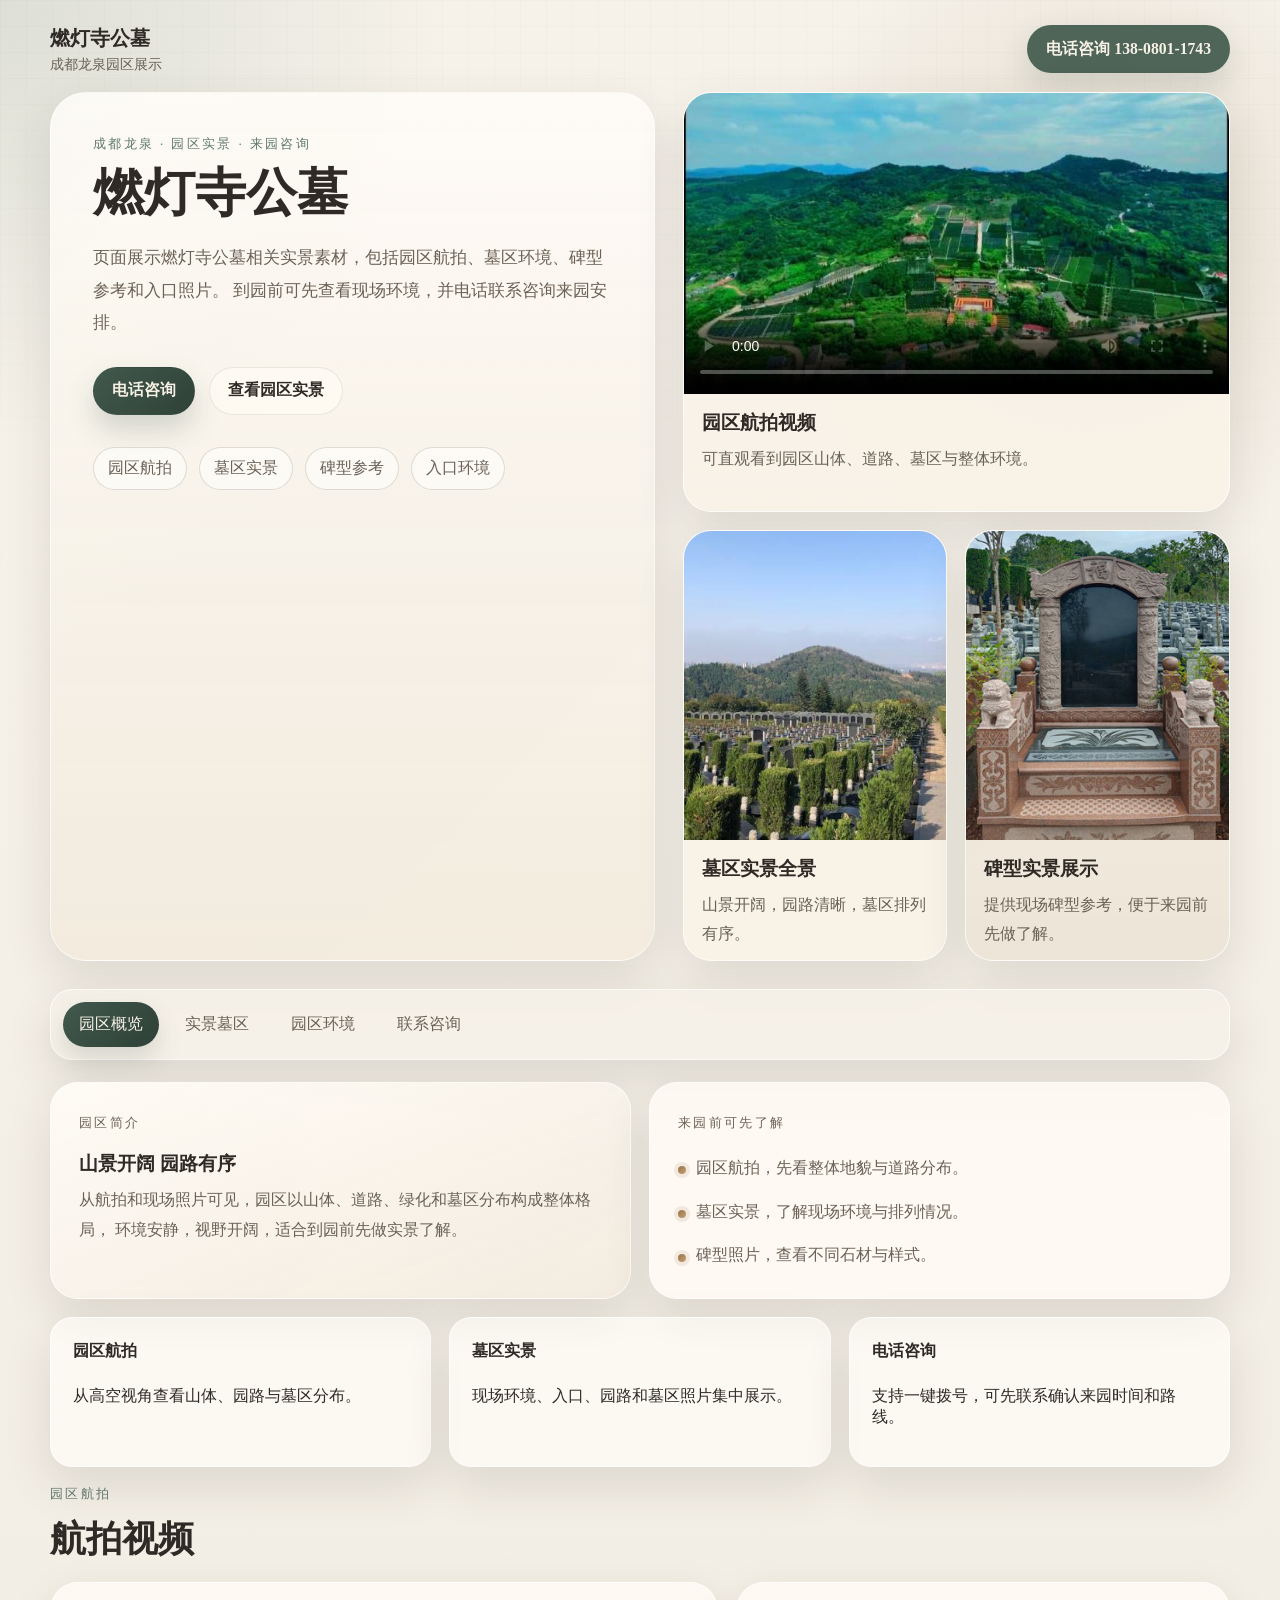
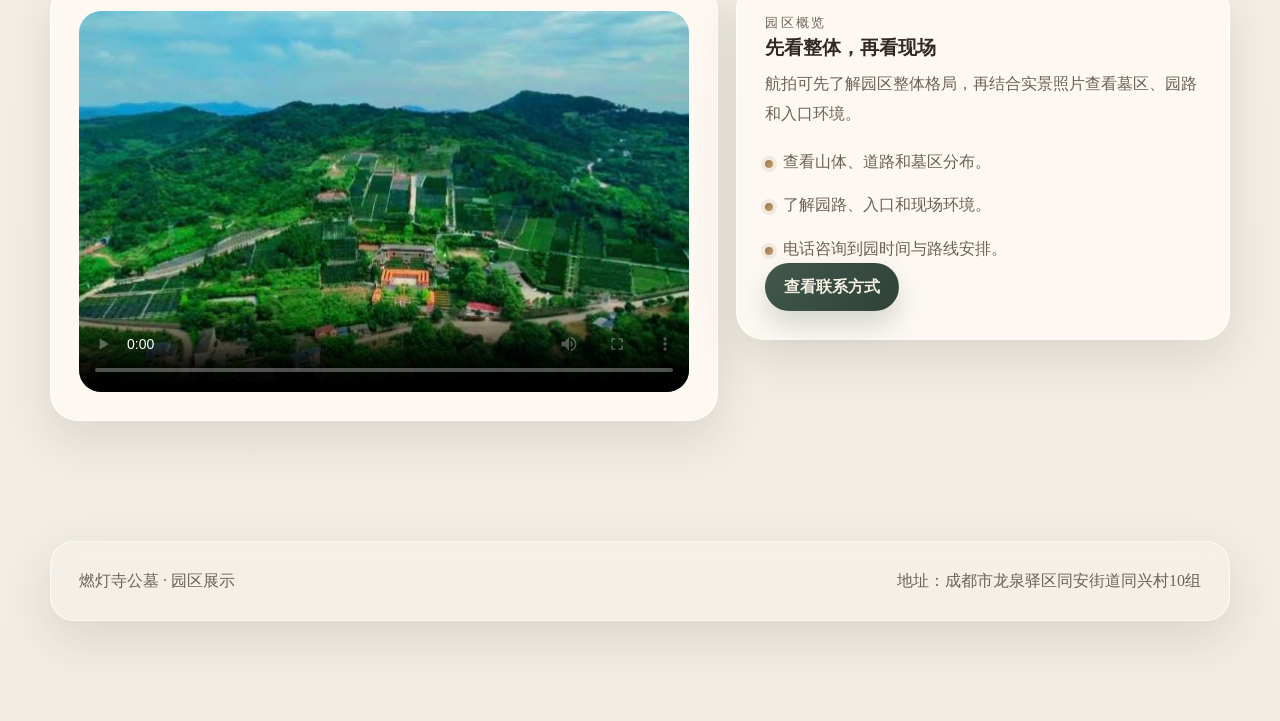
==== commit 5cbbe763: "Remove custom logo styling" ====
--- a/index.html
+++ b/index.html
@@ -29,7 +29,6 @@
       content="查看园区航拍、墓区实景、碑型参考和来园咨询方式，支持一键拨号。"
     />
     <meta name="twitter:image" content="sucai/gongmu1.jpg" />
-    <link rel="icon" href="assets/favicon.svg" type="image/svg+xml" />
     <link rel="stylesheet" href="assets/css/styles.css" />
   </head>
   <body>
@@ -37,7 +36,6 @@
 
     <header class="topbar">
       <a class="brand" href="#overview">
-        <span class="brand-mark">燃灯寺</span>
         <span class="brand-copy">
           <strong>燃灯寺公墓</strong>
           <small>成都龙泉园区展示</small>
--- a/assets/css/styles.css
+++ b/assets/css/styles.css
@@ -81,22 +81,7 @@
   text-decoration: none;
   display: inline-flex;
   align-items: center;
-  gap: 14px;
-}
-
-.brand-mark {
-  width: 58px;
-  height: 58px;
-  border-radius: 50%;
-  display: grid;
-  place-items: center;
-  background:
-    radial-gradient(circle at 40% 35%, rgba(255, 255, 255, 0.92), rgba(255, 255, 255, 0.55) 38%, transparent 40%),
-    linear-gradient(135deg, var(--green) 0%, #27362e 100%);
-  color: #f7f1e6;
-  font-size: 1rem;
-  letter-spacing: 0.14em;
-  box-shadow: inset 0 0 0 1px rgba(255, 255, 255, 0.18);
+  gap: 0;
 }
 
 .brand-copy {
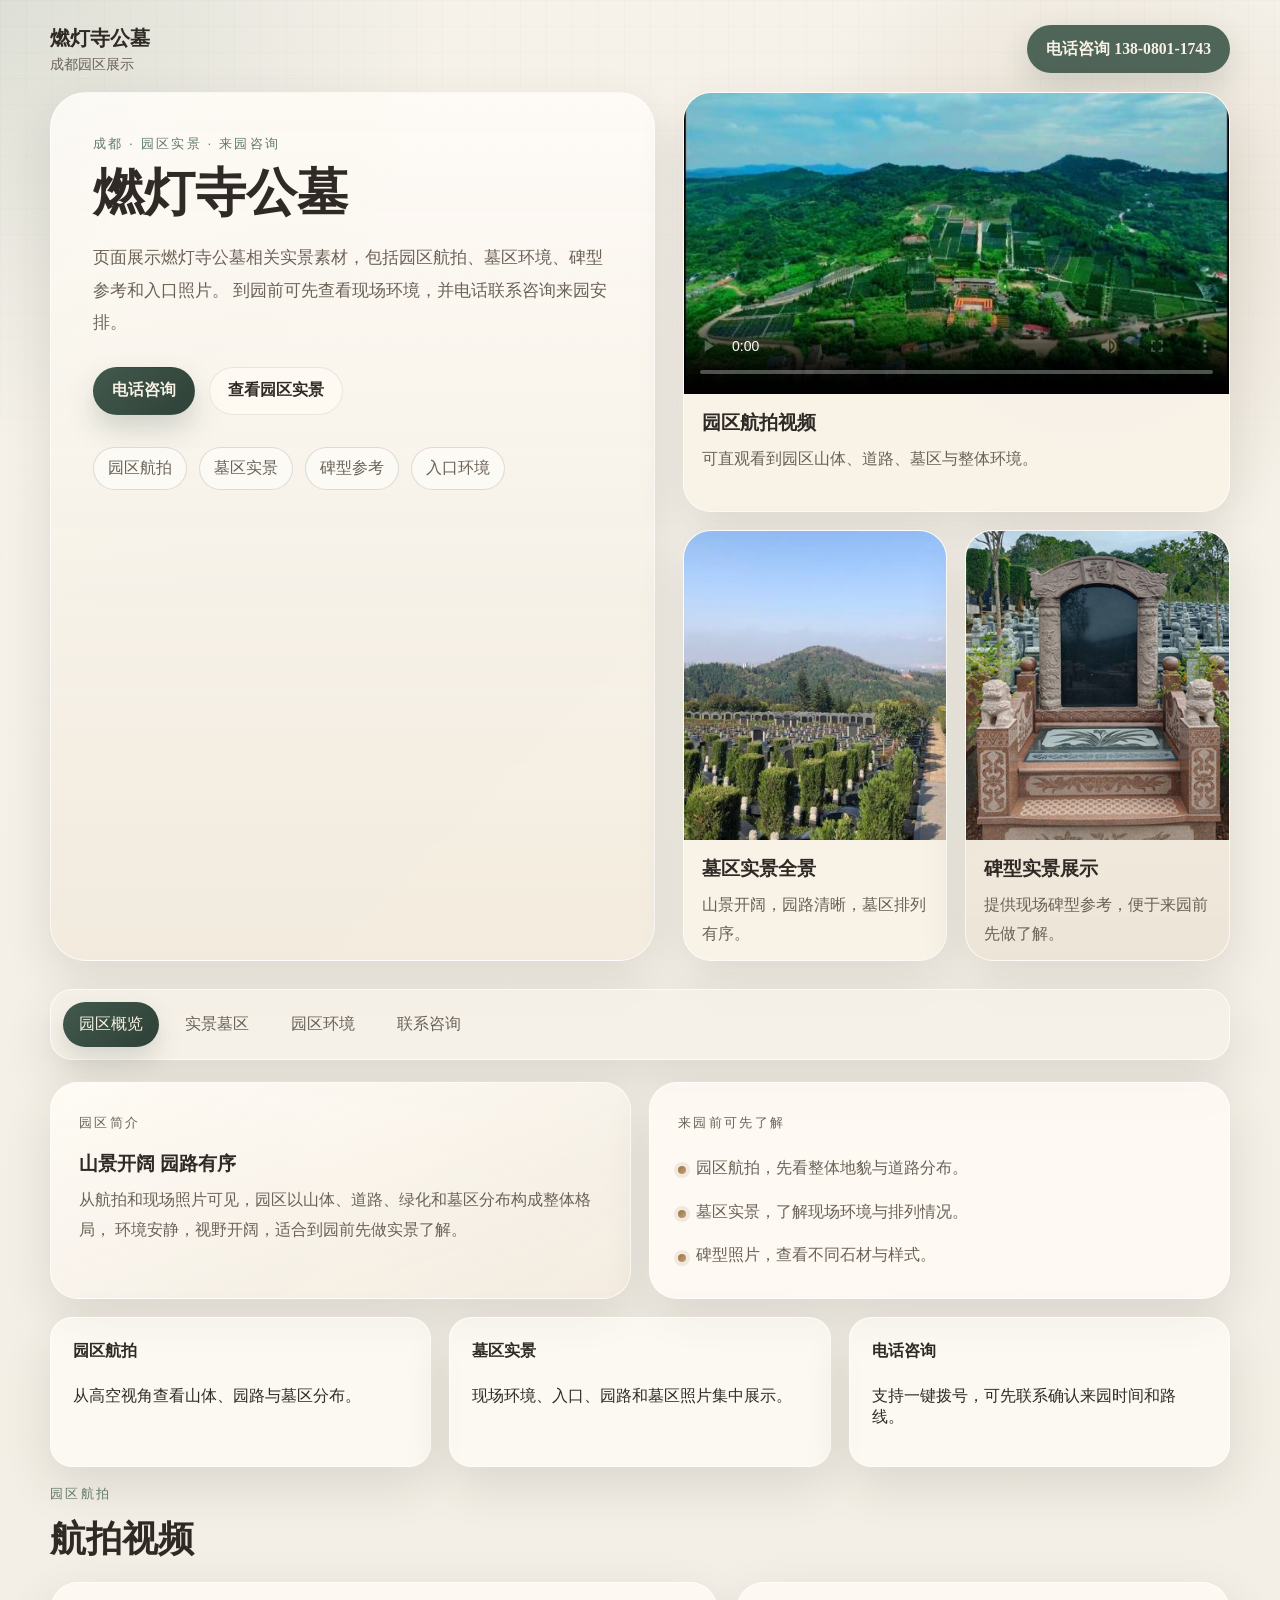
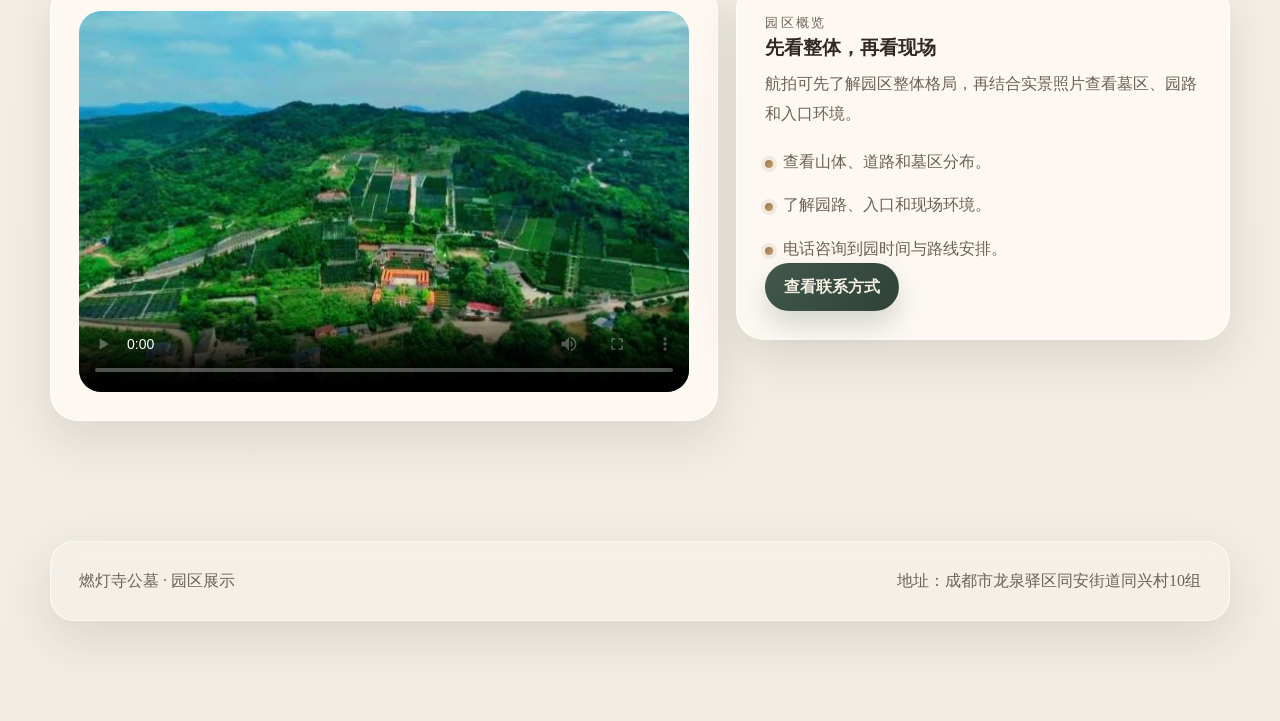
==== commit e545981a: "Remove Longquan wording from copy" ====
--- a/index.html
+++ b/index.html
@@ -5,25 +5,25 @@
     <meta name="viewport" content="width=device-width, initial-scale=1.0" />
     <meta name="theme-color" content="#42594d" />
     <meta name="robots" content="index,follow" />
-    <title>成都龙泉燃灯寺公墓 | 燃灯寺陵园园区展示</title>
+    <title>成都燃灯寺公墓 | 燃灯寺陵园园区展示</title>
     <meta
       name="description"
-      content="成都龙泉燃灯寺公墓园区展示，含园区航拍、墓区实景、碑型参考、入口环境、地址与电话咨询。"
+      content="成都燃灯寺公墓园区展示，含园区航拍、墓区实景、碑型参考、入口环境、地址与电话咨询。"
     />
     <meta
       name="keywords"
-      content="燃灯寺公墓,成都燃灯寺公墓,成都龙泉燃灯寺公墓,燃灯寺陵园,成都有哪些公墓—燃灯寺公墓,成都公墓有哪些—龙泉燃灯寺公墓,成都龙泉有哪些公墓—燃灯寺公墓"
+      content="燃灯寺公墓,成都燃灯寺公墓,燃灯寺陵园,成都有哪些公墓—燃灯寺公墓,成都公墓有哪些—燃灯寺公墓"
     />
     <meta property="og:type" content="website" />
     <meta property="og:locale" content="zh_CN" />
-    <meta property="og:title" content="成都龙泉燃灯寺公墓 | 燃灯寺陵园园区展示" />
+    <meta property="og:title" content="成都燃灯寺公墓 | 燃灯寺陵园园区展示" />
     <meta
       property="og:description"
       content="查看园区航拍、墓区实景、碑型参考、入口环境及电话咨询方式。"
     />
     <meta property="og:image" content="sucai/gongmu1.jpg" />
     <meta name="twitter:card" content="summary_large_image" />
-    <meta name="twitter:title" content="成都龙泉燃灯寺公墓 | 燃灯寺陵园园区展示" />
+    <meta name="twitter:title" content="成都燃灯寺公墓 | 燃灯寺陵园园区展示" />
     <meta
       name="twitter:description"
       content="查看园区航拍、墓区实景、碑型参考和来园咨询方式，支持一键拨号。"
@@ -38,7 +38,7 @@
       <a class="brand" href="#overview">
         <span class="brand-copy">
           <strong>燃灯寺公墓</strong>
-          <small>成都龙泉园区展示</small>
+          <small>成都园区展示</small>
         </span>
       </a>
       <a class="phone-pill" href="tel:13808011743">电话咨询 138-0801-1743</a>
@@ -47,7 +47,7 @@
     <main class="shell">
       <section class="hero" id="overview">
         <div class="hero-copy">
-          <p class="eyebrow">成都龙泉 · 园区实景 · 来园咨询</p>
+          <p class="eyebrow">成都 · 园区实景 · 来园咨询</p>
           <h1>燃灯寺公墓</h1>
           <p class="lead">
             页面展示燃灯寺公墓相关实景素材，包括园区航拍、墓区环境、碑型参考和入口照片。
@@ -488,11 +488,9 @@
           <div class="keyword-chips" aria-label="搜索关键词">
             <span>燃灯寺公墓</span>
             <span>成都燃灯寺公墓</span>
-            <span>成都龙泉燃灯寺公墓</span>
             <span>燃灯寺陵园</span>
             <span>成都有哪些公墓—燃灯寺公墓</span>
-            <span>成都公墓有哪些—龙泉燃灯寺公墓</span>
-            <span>成都龙泉有哪些公墓—燃灯寺公墓</span>
+            <span>成都公墓有哪些—燃灯寺公墓</span>
           </div>
         </article>
       </section>
